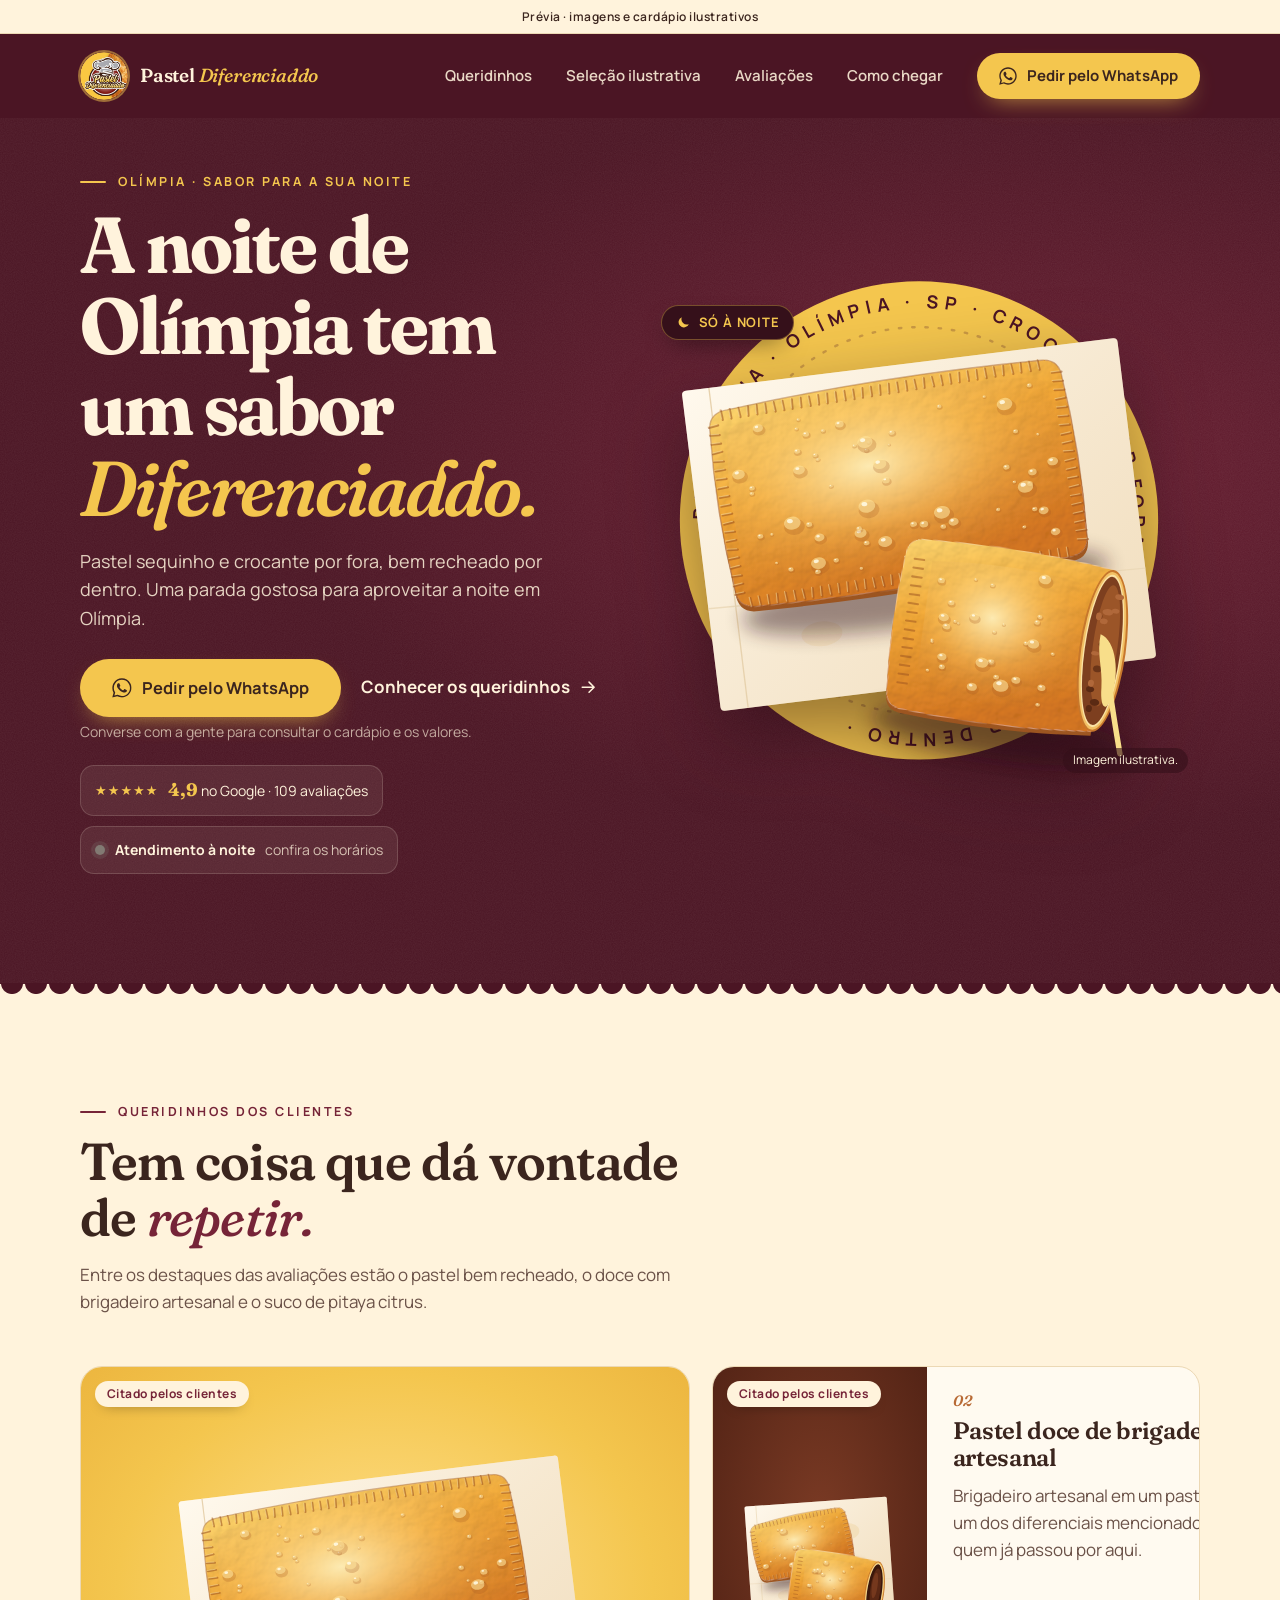
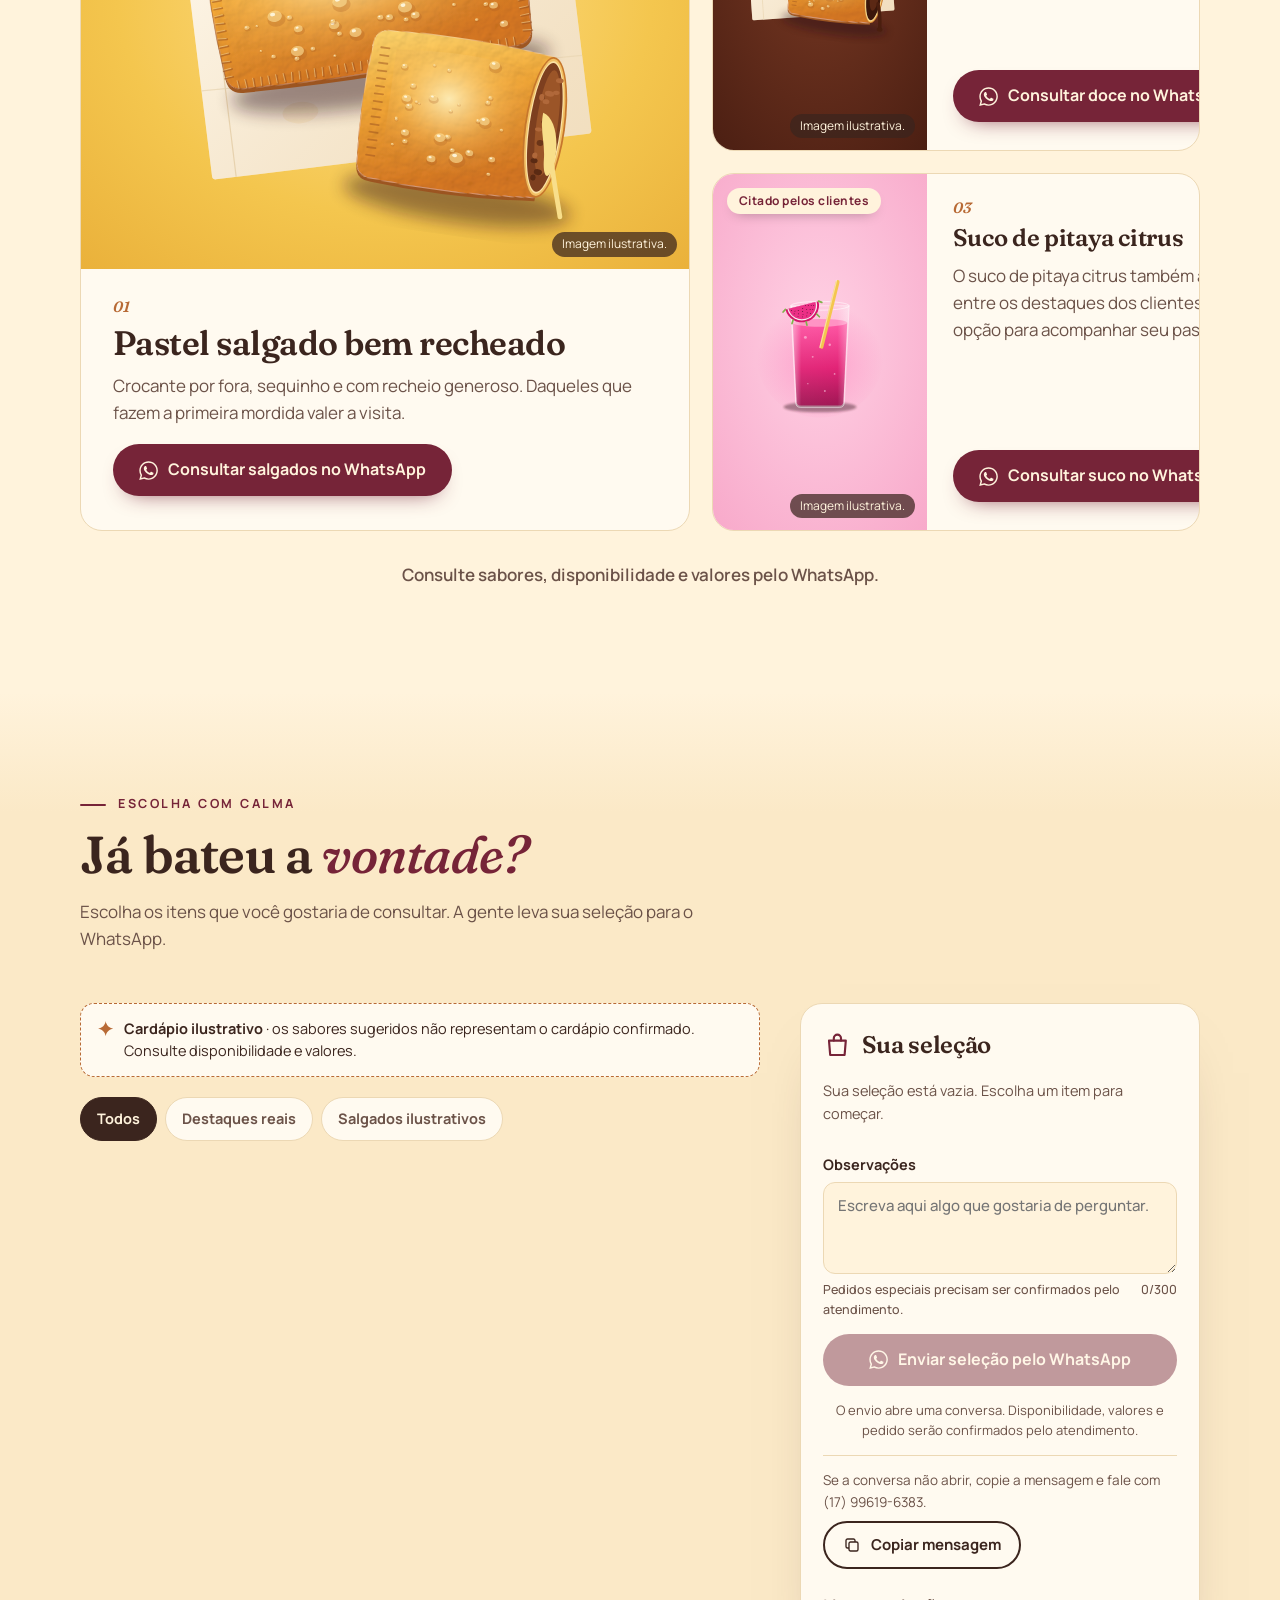
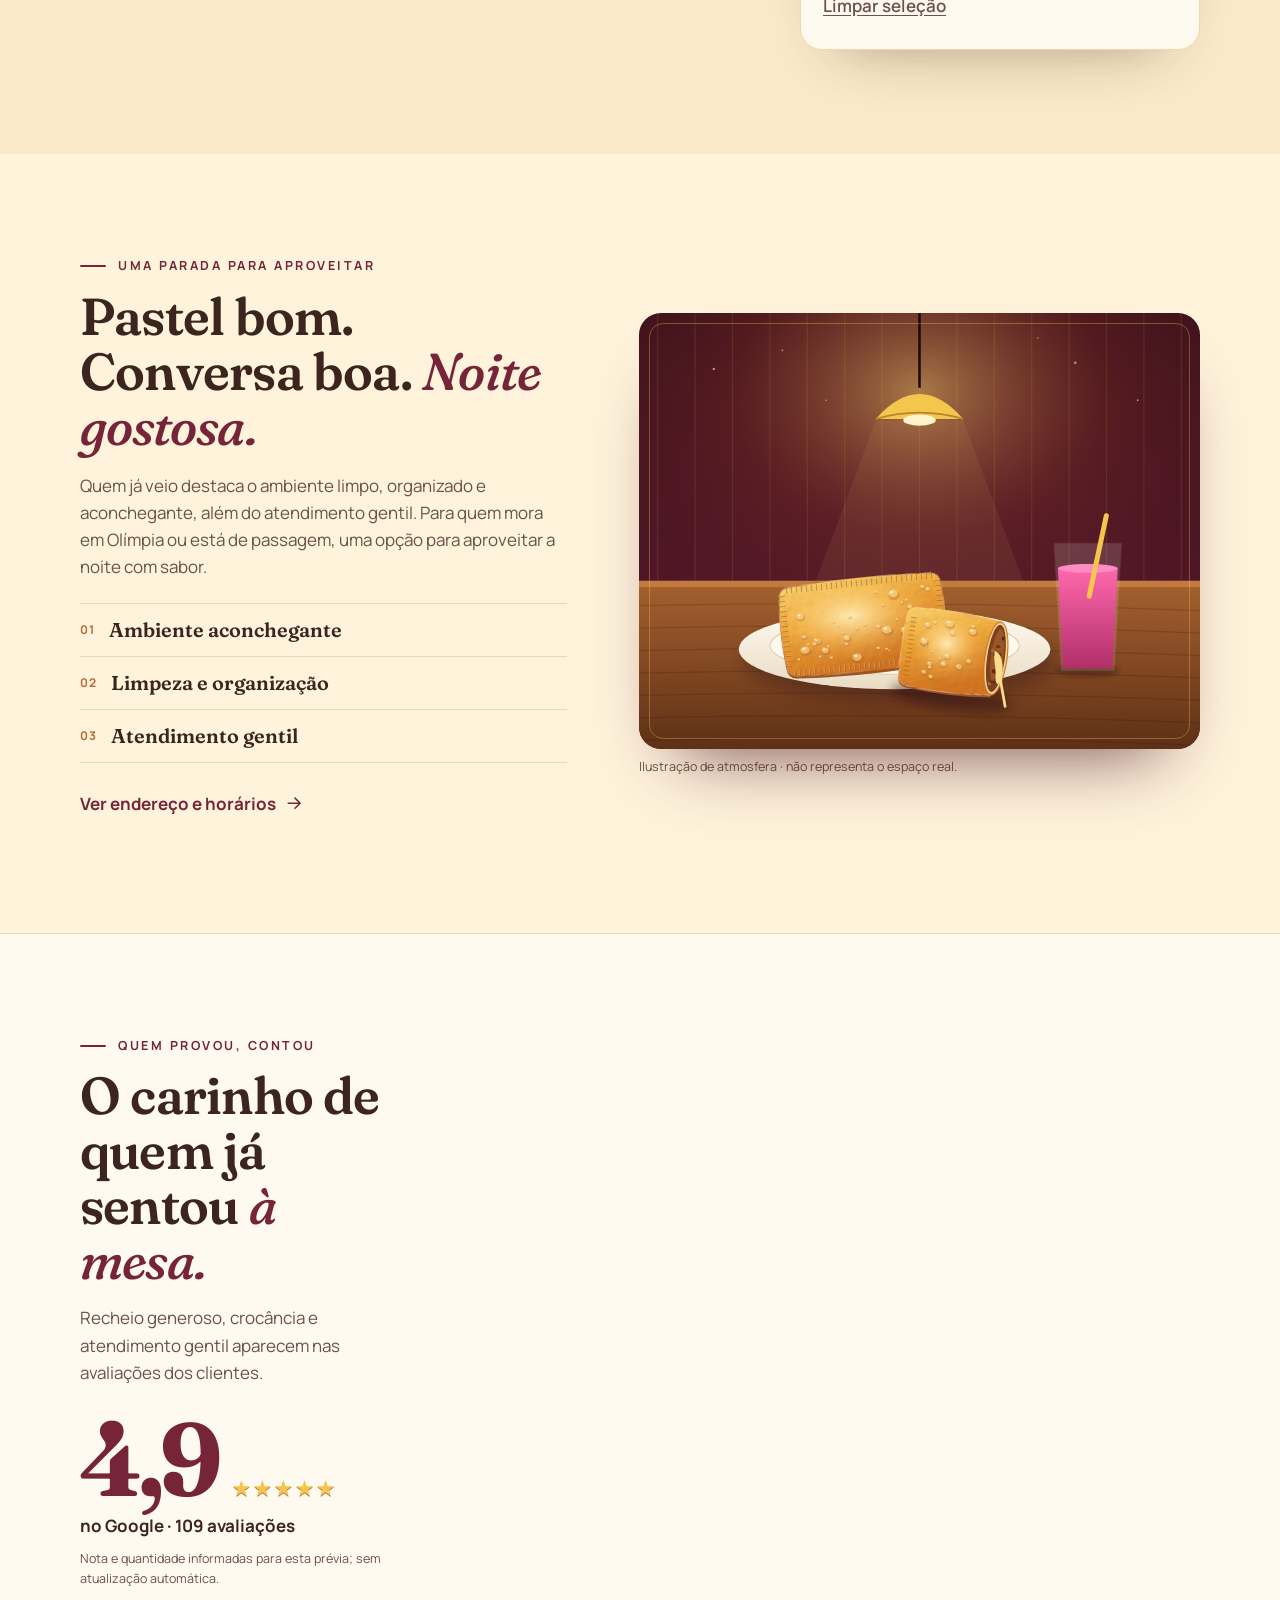
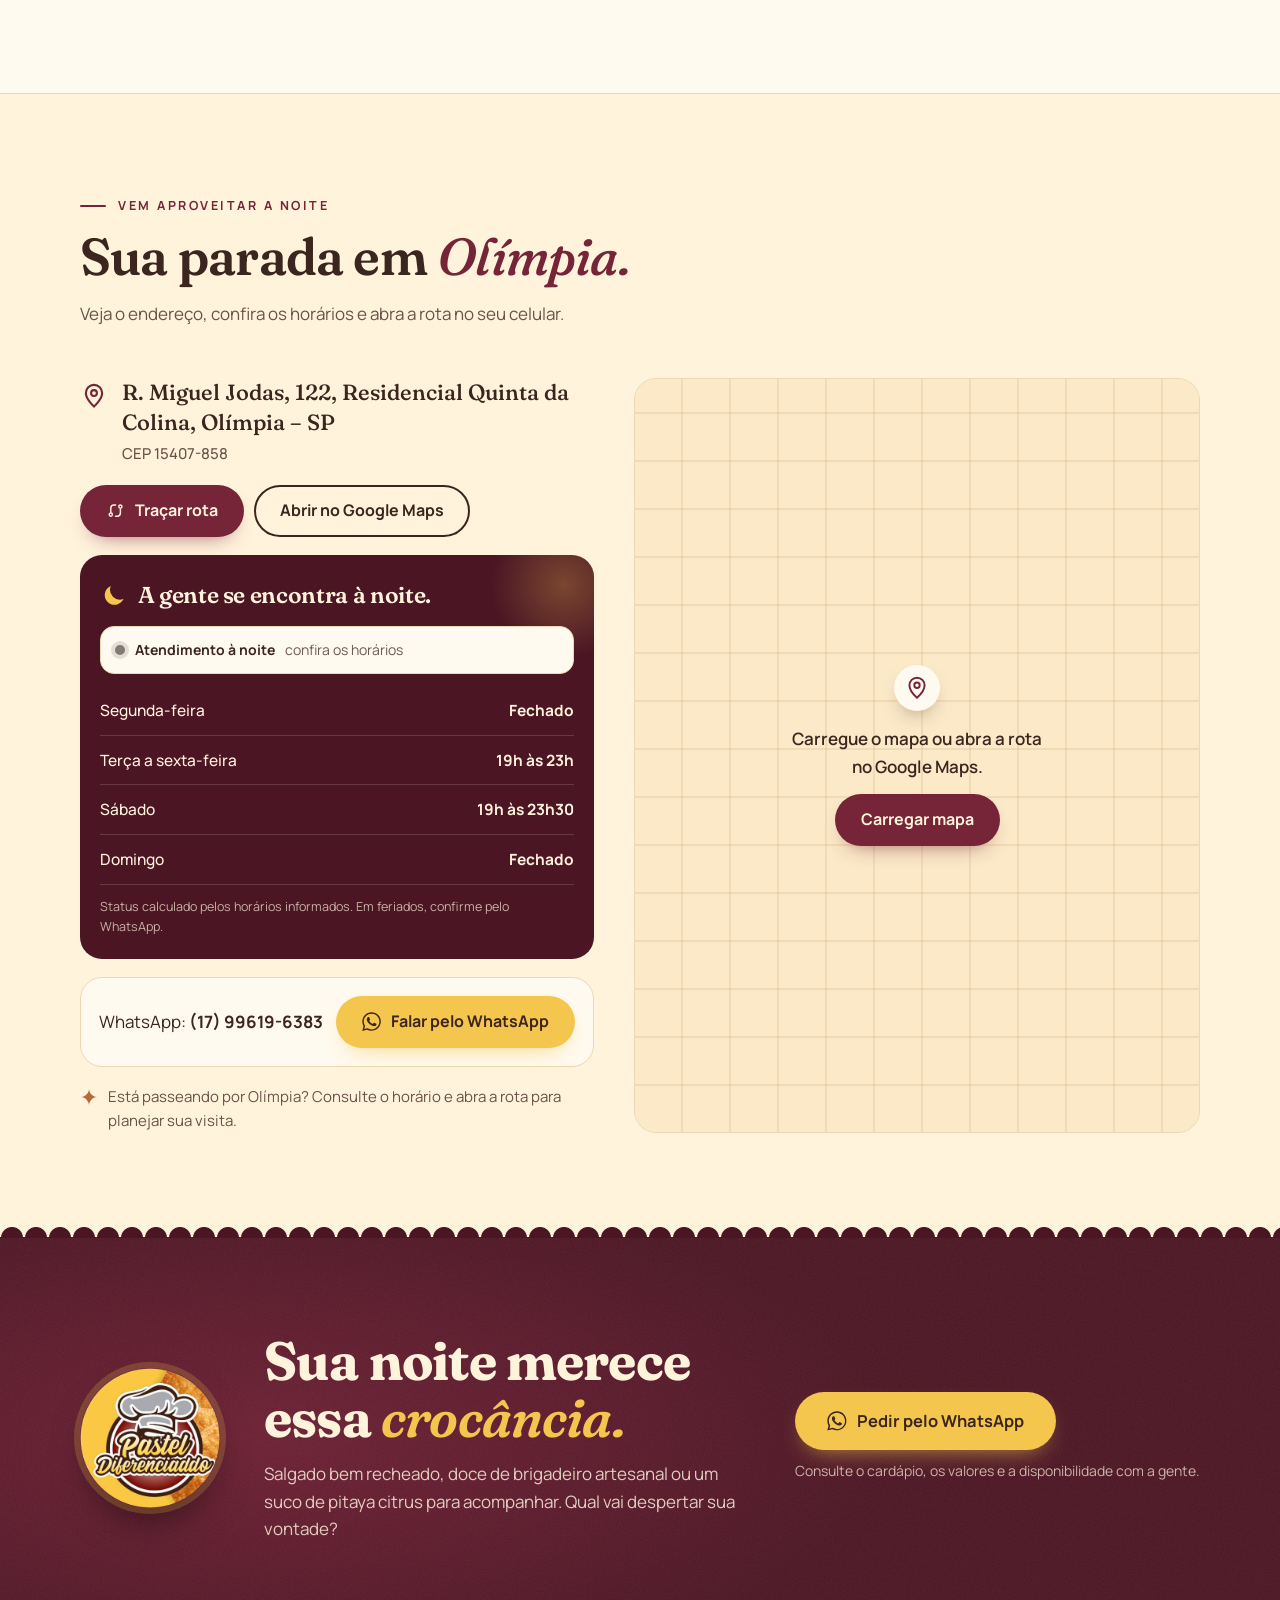
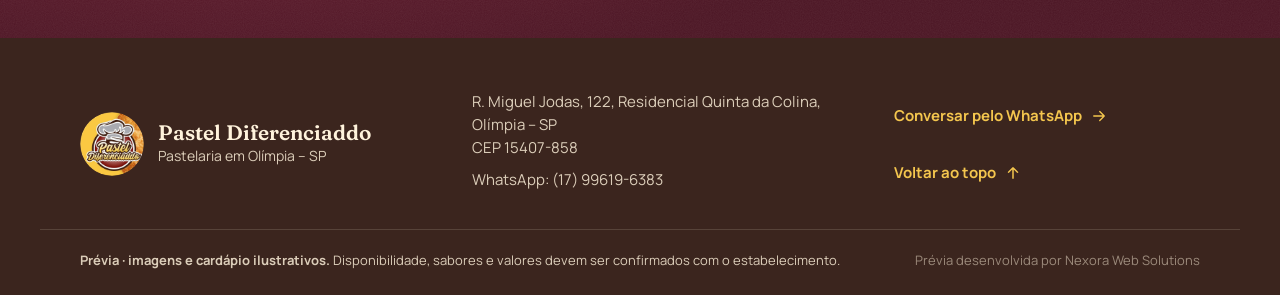
==== pastel-diferenciaddo/index.html @ 214498d6 "Publish Pastel Diferenciaddo preview" ====
<!doctype html>
<html lang="pt-BR">
<head>
<meta charset="utf-8">
<meta name="viewport" content="width=device-width, initial-scale=1, viewport-fit=cover">
<title>Pastel Diferenciaddo | Uma noite gostosa em Olímpia</title>
<meta name="description" content="Conheça a prévia do Pastel Diferenciaddo em Olímpia – SP: destaques dos clientes, horários, localização e contato pelo WhatsApp.">
<meta name="robots" content="noindex, nofollow">
<meta name="theme-color" content="#4B1524">
<meta property="og:type" content="website">
<meta property="og:locale" content="pt_BR">
<meta property="og:title" content="Pastel Diferenciaddo · Prévia do site">
<meta property="og:description" content="Pastel sequinho e crocante por fora, bem recheado por dentro. Olímpia – SP.">
<meta property="og:image" content="[data-uri]">
<link rel="icon" href="[data-uri]">
<link rel="preload" href="[data-uri]" as="font" type="font/woff" crossorigin>
<link rel="preload" href="[data-uri]" as="font" type="font/woff" crossorigin>
<style>
/* =========================================================
   Pastel Diferenciaddo · estilos
   ========================================================= */
@font-face{font-family:"Fraunces";src:url([data-uri]) format("woff");font-weight:400 800;font-style:normal;font-display:swap}
@font-face{font-family:"Fraunces";src:url([data-uri]) format("woff");font-weight:400 800;font-style:italic;font-display:swap}
@font-face{font-family:"Manrope";src:url([data-uri]) format("woff");font-weight:200 800;font-display:swap}

:root{
  --wine-deep:#4B1524; --wine:#762438; --wine-ink:#35101a;
  --gold:#F4C64E; --gold-soft:#f8dc8c;
  --cream:#FFF3DC; --cream-2:#fbe9c7; --paper:#fffaf0;
  --brown:#3B251E; --brown-2:#6b5248; --caramel:#B86A35; --warm-gray:#827A73;
  --line:#ecd8b4; --line-d:rgba(255,243,220,.16);
  --pink:#e0186f;
  --serif:"Fraunces",Georgia,"Times New Roman",serif;
  --sans:"Manrope",system-ui,-apple-system,"Segoe UI",Roboto,sans-serif;
  --pad:20px; --max:1200px; --r:22px;
  --ease:cubic-bezier(.2,.7,.1,1);
  --header:72px; --bar:0px;
}
@media (min-width:768px){:root{--pad:32px}}
@media (min-width:1024px){:root{--pad:40px;--header:84px}}

*,*::before,*::after{box-sizing:border-box}
html{-webkit-text-size-adjust:100%;scroll-behavior:smooth;scroll-padding-top:calc(var(--header) + 12px)}
body{margin:0;background:var(--cream);color:var(--brown);font:400 17px/1.6 var(--sans);-webkit-font-smoothing:antialiased;overflow-x:hidden;padding-bottom:var(--bar)}
img{display:block;max-width:100%;height:auto}
a{color:inherit}
button,input,textarea{font:inherit;color:inherit}
button{cursor:pointer}
em{font-style:italic}
h1,h2,h3{font-family:var(--serif);font-weight:600;letter-spacing:-.015em;margin:0;font-variation-settings:"SOFT" 50}
.i{width:1.2em;height:1.2em;flex:none}
[hidden]{display:none!important}
.sr{position:absolute;width:1px;height:1px;overflow:hidden;clip:rect(0 0 0 0);white-space:nowrap}
:focus-visible{outline:3px solid var(--gold);outline-offset:3px;border-radius:6px}
::selection{background:var(--gold);color:var(--brown)}
.wrap{max-width:var(--max);margin:0 auto;padding:0 var(--pad)}
.skip{position:absolute;left:12px;top:-60px;z-index:100;background:var(--gold);color:var(--brown);padding:10px 16px;border-radius:10px;font-weight:700;text-decoration:none}
.skip:focus{top:12px}

/* ---------- Tipografia ---------- */
.kicker{font:700 12.5px/1.3 var(--sans);letter-spacing:.2em;text-transform:uppercase;color:var(--wine);margin:0 0 14px;display:flex;align-items:center;gap:12px}
.kicker::before{content:"";width:26px;height:2px;background:currentColor;border-radius:2px}
.kicker--gold{color:var(--gold)}
.h2{font-size:clamp(32px,4.6vw,52px);line-height:1.06;color:var(--brown)}
.h2 em{color:var(--wine);font-weight:500}
.sec-head{max-width:640px;margin-bottom:clamp(32px,4vw,52px)}
.sec-sub{margin:16px 0 0;color:var(--brown-2);font-size:17px}

/* ---------- Botões ---------- */
.btn{display:inline-flex;align-items:center;justify-content:center;gap:10px;min-height:52px;padding:0 24px;border-radius:999px;border:2px solid transparent;font:700 16px/1.1 var(--sans);text-decoration:none;text-align:center;white-space:nowrap;transition:transform .25s var(--ease),background .25s,color .25s,box-shadow .25s,border-color .25s}
.btn:hover{transform:translateY(-2px)}
.btn:active{transform:translateY(0)}
.btn-lg{min-height:58px;padding:0 30px;font-size:16.5px}
.btn-sm{min-height:48px;padding:0 18px;font-size:15px}
.btn-block{width:100%}
.btn-gold{background:var(--gold);color:var(--brown);box-shadow:0 10px 24px -12px rgba(244,198,78,.8)}
.btn-gold:hover{background:#ffd664}
.btn-wine{background:var(--wine);color:var(--cream);box-shadow:0 10px 22px -14px rgba(118,36,56,.9)}
.btn-wine:hover{background:#86293f}
.btn-line{border-color:var(--brown);color:var(--brown);background:transparent}
.btn-line:hover{background:var(--brown);color:var(--cream)}
.btn[aria-disabled="true"]{opacity:.45;pointer-events:none;box-shadow:none}
.link-arrow{display:inline-flex;align-items:center;gap:8px;white-space:nowrap;font-weight:700;text-decoration:none;color:var(--wine);min-height:48px;border-bottom:2px solid transparent}
.link-arrow .i{transition:transform .25s var(--ease)}
.link-arrow:hover .i{transform:translateX(4px)}
.link-arrow--light{color:var(--cream)}
.link-btn{background:none;border:0;padding:8px 0;min-height:44px;color:var(--brown-2);text-decoration:underline;text-underline-offset:3px;font-weight:600}
.icon-btn{width:44px;height:44px;border-radius:50%;border:1.5px solid var(--line);background:var(--paper);display:grid;place-items:center}
.icon-btn svg{width:20px;height:20px}

/* ---------- Legendas e selos ---------- */
.cap{position:absolute;right:12px;bottom:12px;margin:0;padding:5px 10px;border-radius:999px;background:rgba(59,37,30,.72);color:var(--cream);font-size:12px;line-height:1.2}
.cap--light{background:rgba(53,16,26,.6)}
.cap--below{position:static;display:block;background:none;color:var(--brown-2);padding:10px 0 0;font-size:12.5px}
.tag{position:absolute;left:14px;top:14px;padding:7px 12px;border-radius:999px;background:var(--cream);color:var(--wine);font:700 12px/1 var(--sans);letter-spacing:.04em;box-shadow:0 6px 14px -8px rgba(0,0,0,.4)}

/* ---------- Faixa de prévia ---------- */
.preview-strip{background:var(--cream);color:var(--brown);font-size:12px;font-weight:600;text-align:center;padding:7px var(--pad);letter-spacing:.04em;border-bottom:1px solid var(--line)}

/* ---------- Cabeçalho ---------- */
.header{position:sticky;top:0;z-index:50;background:var(--wine-deep);color:var(--cream);transition:box-shadow .3s}
.header.scrolled{box-shadow:0 10px 30px -12px rgba(30,6,12,.6)}
.header-in{max-width:var(--max);margin:0 auto;padding:0 var(--pad);height:var(--header);display:flex;align-items:center;gap:20px}
.brand{display:flex;align-items:center;gap:12px;text-decoration:none;margin-right:auto;min-height:48px}
.brand img{width:48px;height:48px;border-radius:50%;box-shadow:0 0 0 2px rgba(244,198,78,.5)}
.brand span{font:600 19px/1.05 var(--serif);letter-spacing:-.01em}
.brand em{color:var(--gold);font-weight:500}
.nav{display:flex;align-items:center;gap:6px}
.nav a:not(.btn){text-decoration:none;font-weight:600;font-size:15px;padding:10px 14px;border-radius:999px;opacity:.88;transition:background .2s,opacity .2s}
.nav a:not(.btn):hover{opacity:1;background:rgba(255,243,220,.08)}
.nav-cta{display:none}
.header-cta{min-height:46px;padding:0 20px;font-size:15px}
.burger{display:none;width:48px;height:48px;border-radius:50%;border:1.5px solid rgba(255,243,220,.35);background:transparent;position:relative}
.burger span{position:absolute;left:14px;right:14px;height:2px;background:var(--cream);border-radius:2px;transition:transform .3s var(--ease),top .3s var(--ease)}
.burger span:first-child{top:19px}.burger span:last-child{top:27px}
.header.open .burger span:first-child{top:23px;transform:rotate(45deg)}
.header.open .burger span:last-child{top:23px;transform:rotate(-45deg)}

/* ---------- Grão ---------- */
.grain{position:absolute;inset:0;pointer-events:none;z-index:0}
.grain svg{display:block}

/* ---------- Entrada (uma vez) ---------- */
.js .enter{opacity:0;transform:translateY(12px);transition:opacity .4s ease-out,transform .4s ease-out;transition-delay:calc(var(--d,0) * 70ms)}
.js.loaded .enter{opacity:1;transform:none}
.js .rv{opacity:0;transform:translateY(12px);transition:opacity .45s ease-out,transform .45s ease-out;transition-delay:calc(var(--d,0) * 80ms)}
.js .rv.in{opacity:1;transform:none}

/* =========================================================
   HERO
   ========================================================= */
.hero{position:relative;background:radial-gradient(90% 70% at 78% 40%,#6b1f33 0%,var(--wine-deep) 62%);color:var(--cream);overflow-x:clip;padding:36px 0 64px}
.hero-in{position:relative;z-index:1;max-width:var(--max);margin:0 auto;padding:0 var(--pad);display:grid;gap:28px}
.hero-title{font-size:clamp(40px,11vw,52px);line-height:1.02;font-weight:700;margin:0 0 18px;letter-spacing:-.025em}
.hero-title em{display:block;color:var(--gold);font-weight:600;font-size:.98em;letter-spacing:-.03em;overflow-wrap:anywhere}
.hero-sub{margin:0 0 26px;font-size:17px;color:rgba(255,243,220,.85);max-width:30em}
.hero-actions{display:flex;flex-direction:column;align-items:stretch;gap:6px}
.hero-actions .link-arrow{align-self:center}
.hero-help{margin:4px 0 0;font-size:14px;color:rgba(255,243,220,.66);text-align:center}
.hero-proof{display:flex;flex-wrap:wrap;gap:10px;margin-top:22px}
.proof{display:inline-flex;align-items:center;gap:10px;padding:10px 14px;border-radius:14px;background:rgba(255,243,220,.07);border:1px solid var(--line-d);text-decoration:none;font-size:14px;min-height:48px}
.proof b{font-family:var(--serif);font-size:18px;font-weight:700;color:var(--gold)}
.proof-stars{color:var(--gold);letter-spacing:.08em;font-size:13px}

.status{display:inline-flex;align-items:center;flex-wrap:wrap;gap:4px 10px;margin:0;padding:10px 14px;border-radius:14px;background:rgba(255,243,220,.07);border:1px solid var(--line-d);font-size:14px;min-height:48px}
.status-main{font-weight:700}
.status-sub{opacity:.75}
.status-dot{width:10px;height:10px;border-radius:50%;background:var(--warm-gray);box-shadow:0 0 0 4px rgba(130,122,115,.22);flex:none}
.status.is-open .status-dot{background:#4cc76a;box-shadow:0 0 0 4px rgba(76,199,106,.22)}
.status.is-soon .status-dot{background:var(--gold);box-shadow:0 0 0 4px rgba(244,198,78,.22)}
.status--dark{background:var(--paper);border-color:var(--line);color:var(--brown)}

.hero-art{position:relative;margin:6px auto 0;width:min(100%,520px);aspect-ratio:820/760}
.seal{position:absolute;left:50%;top:50%;width:86%;aspect-ratio:1;transform:translate(-50%,-50%)}
.seal svg{width:100%;height:100%}
.seal text{font:700 15px var(--sans);letter-spacing:.32em;fill:var(--wine-deep)}
.hero-img{position:relative;width:100%;height:100%;filter:drop-shadow(0 30px 40px rgba(25,4,10,.45))}
.night-badge{position:absolute;left:2%;top:6%;display:inline-flex;align-items:center;gap:8px;padding:9px 14px;border-radius:999px;background:var(--wine-ink);color:var(--gold);font:700 13px/1 var(--sans);letter-spacing:.06em;text-transform:uppercase;box-shadow:0 10px 24px -10px rgba(0,0,0,.6);border:1px solid rgba(244,198,78,.35)}
.night-badge svg{width:15px;height:15px}

/* Borda de pastel (recortes) */
.crimp{position:absolute;left:0;right:0;height:16px;z-index:2;background:radial-gradient(circle at 12px 0,var(--wine-deep) 10.5px,transparent 11.5px) repeat-x;background-size:24px 16px}
.crimp--bottom{bottom:-15px}
.crimp--top{top:-15px;transform:scaleY(-1)}

/* =========================================================
   SEÇÕES
   ========================================================= */
.section{padding:72px 0}

/* ---------- Queridinhos ---------- */
.favs{padding-top:88px;background:var(--cream)}
.favs-grid{display:grid;gap:22px}
.fav{display:flex;flex-direction:column;background:var(--paper);border:1px solid var(--line);border-radius:var(--r);overflow:hidden}
.fav-img{position:relative;margin:0;overflow:hidden}
.fav-img img{width:100%;height:100%;object-fit:contain;transition:transform .6s var(--ease)}
.fav-img--gold{background:radial-gradient(80% 80% at 50% 45%,#ffe08d,var(--gold) 55%,#e8ad37);aspect-ratio:4/3.4}
.fav-img--gold img{padding:4% 2%}
.fav-img--choco{background:radial-gradient(80% 80% at 50% 40%,#7a3a24,#4a1e12);aspect-ratio:4/3.2}
.fav-img--choco img{padding:2% 10%}
.fav-img--pink{background:radial-gradient(80% 80% at 50% 45%,#ffd1e4,#f7a6c8);aspect-ratio:4/3.2}
.fav-img--pink img{padding:3% 16%}
@media (hover:hover){.fav:hover .fav-img img{transform:scale(1.04)}}
.fav-body{padding:24px 22px 26px;display:flex;flex-direction:column;gap:10px;flex:1}
.fav-n{font:italic 600 15px/1 var(--serif);color:var(--caramel)}
.fav h3{font-size:26px;line-height:1.12}
.fav p{margin:0 0 8px;color:var(--brown-2)}
.fav .btn{margin-top:auto;align-self:stretch}
.favs-note{text-align:center;margin:30px 0 0;font-weight:600;color:var(--brown-2)}

/* ---------- Seleção ---------- */
.select{background:var(--cream-2);position:relative;background-image:linear-gradient(180deg,var(--cream) 0,var(--cream-2) 120px)}
.sel-grid{display:grid;grid-template-columns:minmax(0,1fr);gap:28px;align-items:start}
.sel-main{min-width:0}
.notice{display:flex;gap:10px;align-items:flex-start;margin:0 0 18px;padding:14px 16px;border-radius:14px;background:var(--paper);border:1.5px dashed var(--caramel);font-size:14.5px;line-height:1.5}
.notice .i{color:var(--caramel);margin-top:2px}
.filters{display:flex;gap:8px;overflow-x:auto;margin:0 calc(var(--pad) * -1) 16px;padding:2px var(--pad) 6px;scrollbar-width:none}
.filters::-webkit-scrollbar{display:none}
.chip{flex:none;min-height:44px;padding:0 16px;border-radius:999px;border:1.5px solid var(--line);background:var(--paper);font-weight:700;font-size:14.5px;color:var(--brown-2)}
.chip[aria-pressed="true"]{background:var(--brown);border-color:var(--brown);color:var(--cream)}
.items{list-style:none;margin:0;padding:0;display:grid;gap:12px}
.group-title{font:700 12px/1 var(--sans);letter-spacing:.18em;text-transform:uppercase;color:var(--caramel);margin:14px 0 2px}
.item{display:grid;grid-template-columns:72px 1fr;gap:6px 14px;align-items:center;padding:14px;border-radius:18px;background:var(--paper);border:1px solid var(--line);transition:border-color .2s,box-shadow .2s}
.item.has-qty{border-color:var(--wine);box-shadow:0 0 0 1px var(--wine)}
.item-thumb{width:72px;height:72px;border-radius:14px;overflow:hidden;grid-row:span 2;display:grid;place-items:center}
.item-thumb img{width:100%;height:100%;object-fit:contain}
.item-thumb--gold{background:var(--gold)}
.item-thumb--choco{background:#5a2616}
.item-thumb--pink{background:#f9bed6}
.item-thumb--cream{background:var(--cream-2)}
.item-top{display:flex;flex-wrap:wrap;align-items:center;gap:6px 10px}
.item-name{font:600 19px/1.2 var(--serif)}
.badge{display:inline-flex;align-items:center;padding:4px 9px;border-radius:999px;font:700 11.5px/1 var(--sans);letter-spacing:.03em}
.badge--real{background:var(--wine);color:var(--cream)}
.badge--ilus{background:transparent;color:var(--brown-2);border:1.5px dashed var(--warm-gray)}
.item-desc{margin:0;font-size:14.5px;color:var(--brown-2);line-height:1.45}
.item-ctl{grid-column:1/-1;display:flex;justify-content:flex-end;margin-top:6px}
.add{min-height:46px;padding:0 18px;border-radius:999px;border:2px solid var(--wine);background:transparent;color:var(--wine);font-weight:700;font-size:15px;display:inline-flex;align-items:center;gap:8px;transition:background .2s,color .2s}
.add:hover{background:var(--wine);color:var(--cream)}
.add svg{width:18px;height:18px}
.qty{display:inline-flex;align-items:center;gap:4px;background:var(--wine);color:var(--cream);border-radius:999px;padding:2px}
.qty button{width:44px;height:44px;border-radius:50%;border:0;background:transparent;color:var(--cream);display:grid;place-items:center}
.qty button:hover{background:rgba(255,243,220,.14)}
.qty svg{width:18px;height:18px}
.qty output{min-width:30px;text-align:center;font:700 17px/1 var(--sans)}

.summary-in{background:var(--paper);border:1px solid var(--line);border-radius:var(--r);padding:22px;display:flex;flex-direction:column;gap:14px;box-shadow:0 30px 60px -40px rgba(59,37,30,.5)}
.summary-top{display:flex;align-items:center;justify-content:space-between;gap:12px}
.summary-top h3{font-size:24px;display:flex;align-items:center;gap:10px}
.summary-top h3 .i{color:var(--wine)}
.sheet-close{display:none}
.sum-count{margin:0;font-size:14.5px;color:var(--brown-2)}
.sum-list{list-style:none;margin:0;padding:0;display:grid;gap:8px}
.sum-list li{display:flex;align-items:center;gap:10px;padding:10px 12px;border-radius:12px;background:var(--cream)}
.sum-q{font:700 15px/1 var(--sans);color:var(--wine);min-width:30px}
.sum-n{flex:1;font-weight:600;font-size:15px;line-height:1.3}
.sum-n small{display:block;font-weight:500;color:var(--brown-2);font-size:12.5px}
.sum-rm{border:0;background:none;color:var(--brown-2);font-size:13px;font-weight:600;text-decoration:underline;text-underline-offset:3px;min-height:44px;padding:0 4px}
.obs{display:grid;gap:6px;font-weight:700;font-size:14.5px}
.obs textarea{width:100%;resize:vertical;min-height:84px;padding:12px 14px;border-radius:12px;border:1.5px solid var(--line);background:var(--cream);font-weight:500;font-size:15px;line-height:1.45}
.obs textarea:focus{outline:none;border-color:var(--wine)}
.obs-help{display:flex;justify-content:space-between;gap:10px;font-weight:500;font-size:12.5px;color:var(--brown-2)}
.closed-note{margin:0;padding:12px 14px;border-radius:12px;background:#fde8d2;font-size:14px;color:var(--brown)}
.sum-note{margin:0;font-size:13px;color:var(--brown-2);text-align:center}
.copy-box{border-top:1px solid var(--line);padding-top:14px;display:grid;gap:8px;font-size:13.5px;color:var(--brown-2)}
.copy-box p{margin:0}
.copy-box .btn{justify-self:start}
.copy-status{font-weight:700;color:var(--wine)}
.copy-status:empty{display:none}
.copy-fallback{width:100%;min-height:140px;border-radius:12px;border:1.5px solid var(--line);padding:10px;font-size:13px;background:var(--cream)}
.sum-actions{display:flex;justify-content:flex-start}
.confirm{padding:14px;border-radius:14px;background:var(--cream);border:1.5px solid var(--wine);display:grid;gap:10px}
.confirm p{margin:0;font-weight:700}
.confirm div{display:flex;gap:8px;flex-wrap:wrap}
.toast{position:fixed;left:50%;bottom:calc(var(--bar) + 16px);z-index:70;transform:translate(-50%,20px);opacity:0;pointer-events:none;background:var(--brown);color:var(--cream);padding:12px 18px;border-radius:999px;font-weight:700;font-size:14.5px;transition:opacity .25s,transform .25s;max-width:calc(100vw - 32px);text-align:center}
.toast.show{opacity:1;transform:translate(-50%,0)}

/* Painel inferior (celular) */
@media (max-width:1023px){
  .summary{position:fixed;inset:0;z-index:80;pointer-events:none}
  .sheet-backdrop{position:absolute;inset:0;background:rgba(30,10,14,.5);opacity:0;transition:opacity .3s}
  .summary-in{position:absolute;left:0;right:0;bottom:0;max-height:85vh;max-height:85dvh;overflow-y:auto;border-radius:24px 24px 0 0;border:0;padding:20px var(--pad) calc(22px + env(safe-area-inset-bottom));transform:translateY(105%);visibility:hidden;transition:transform .35s var(--ease),visibility 0s linear .35s}
  .summary.open{pointer-events:auto}
  .summary.open .sheet-backdrop{opacity:1}
  .summary.open .summary-in{transform:none;visibility:visible;transition:transform .35s var(--ease),visibility 0s}
  .sheet-close{display:grid}
  .summary-in::before{content:"";display:block;width:44px;height:5px;border-radius:5px;background:var(--line);margin:-6px auto 4px}
}

/* ---------- Ambiente ---------- */
.mood{background:var(--cream)}
.mood-grid{display:grid;gap:36px;align-items:center}
.mood-p{color:var(--brown-2);margin:18px 0 22px}
.mood-list{list-style:none;margin:0 0 18px;padding:0;display:grid;gap:0;border-top:1px solid var(--line)}
.mood-list li{display:flex;align-items:center;gap:14px;padding:14px 0;border-bottom:1px solid var(--line);font:600 20px/1.2 var(--serif)}
.mood-list span{font:700 12px/1 var(--sans);color:var(--caramel);letter-spacing:.1em}
.mood-art{margin:0;position:relative}
.mood-frame{position:relative;border-radius:var(--r);overflow:hidden;box-shadow:0 40px 70px -40px rgba(75,21,36,.8)}
.mood-frame::after{content:"";position:absolute;inset:10px;border:1.5px solid rgba(244,198,78,.35);border-radius:calc(var(--r) - 8px);pointer-events:none}
.mood-art::before{content:"";position:absolute;inset:18px -14px -14px 18px;background:var(--wine);border-radius:var(--r);z-index:-1}

/* ---------- Avaliações ---------- */
.reviews{background:var(--paper);border-top:1px solid var(--line);border-bottom:1px solid var(--line)}
.rev-grid{display:grid;gap:32px}
.score{display:flex;align-items:baseline;flex-wrap:wrap;gap:6px 14px;margin-top:26px}
.score-n{font:700 clamp(72px,12vw,104px)/.9 var(--serif);color:var(--wine);letter-spacing:-.04em}
.score-stars{color:var(--gold);font-size:22px;letter-spacing:.06em;text-shadow:0 1px 0 var(--caramel)}
.score-t{width:100%;font-weight:700}
.score-note{margin:10px 0 0;font-size:12.5px;color:var(--brown-2)}
.rev-list{display:grid;gap:14px}
.quote{margin:0;position:relative;padding:28px 24px 22px;border-radius:var(--r);background:var(--cream);border:1px solid var(--line)}
.quote::before{content:"“";position:absolute;top:-6px;left:18px;font:700 76px/1 var(--serif);color:var(--gold)}
.quote blockquote{margin:12px 0 14px;font:500 19px/1.45 var(--serif);color:var(--brown)}
.quote figcaption{display:flex;align-items:center;gap:8px;font-size:13px;font-weight:600;color:var(--brown-2)}
.quote figcaption span{color:var(--gold);letter-spacing:.08em;text-shadow:0 1px 0 var(--caramel)}
.quote--wine{background:var(--wine);border-color:var(--wine)}
.quote--wine blockquote{color:var(--cream)}
.quote--wine figcaption{color:rgba(255,243,220,.75)}
.quote--gold{background:var(--gold);border-color:var(--gold)}
.quote--gold::before{color:var(--wine)}
.quote--gold figcaption span{color:var(--wine);text-shadow:none}
.quote.is-hidden{display:none}
.rev-more-wrap{display:flex;justify-content:center;margin-top:22px}

/* ---------- Localização ---------- */
.place{background:var(--cream)}
.place-grid{display:grid;gap:24px;align-items:start}
.place-info{display:grid;gap:18px}
.addr{display:flex;gap:14px;align-items:flex-start}
.addr-ic{width:28px;height:28px;color:var(--wine);flex:none;margin-top:4px}
.addr address{font:500 22px/1.35 var(--serif);font-style:normal}
.addr address span{font:500 15px var(--sans);color:var(--brown-2)}
.place-btns{display:flex;flex-direction:column;gap:10px}
.hours-card{background:var(--wine-deep);color:var(--cream);border-radius:var(--r);padding:22px 20px;position:relative;overflow:hidden}
.hours-card::after{content:"";position:absolute;right:-50px;top:-50px;width:160px;height:160px;border-radius:50%;background:radial-gradient(circle,rgba(244,198,78,.28),transparent 65%)}
.hours-head{display:grid;gap:12px;margin-bottom:12px;position:relative;z-index:1}
.hours-head h3{font-size:23px;display:flex;align-items:center;gap:10px}
.hours-head h3 .i{color:var(--gold)}
.hours{width:100%;border-collapse:collapse;position:relative;z-index:1}
.hours th,.hours td{padding:12px 0;border-bottom:1px solid var(--line-d);font-size:15.5px;text-align:left}
.hours th{font-weight:500}
.hours td{text-align:right;font-weight:700}
.hours tr.today th,.hours tr.today td{color:var(--gold)}
.hours tr.today th::after{content:"Hoje";margin-left:8px;padding:3px 8px;border-radius:999px;background:var(--gold);color:var(--brown);font:700 11px/1 var(--sans);vertical-align:2px}
.hours-note{margin:12px 0 0;font-size:12.5px;color:rgba(255,243,220,.7);position:relative;z-index:1}
.contact{display:flex;flex-direction:column;gap:10px;padding:18px;border-radius:var(--r);background:var(--paper);border:1px solid var(--line)}
.contact p{margin:0}
.tourist{display:flex;gap:10px;margin:0;font-size:15px;color:var(--brown-2)}
.tourist .i{color:var(--caramel);margin-top:3px}
.map{position:relative;border-radius:var(--r);overflow:hidden;min-height:360px;background:var(--cream-2);border:1px solid var(--line)}
.map iframe{position:absolute;inset:0;width:100%;height:100%;border:0}
.map-ph{position:absolute;inset:0;display:flex;flex-direction:column;align-items:center;justify-content:center;gap:14px;padding:24px;text-align:center;background:
  repeating-linear-gradient(0deg,transparent 0 46px,rgba(184,106,53,.12) 46px 48px),
  repeating-linear-gradient(90deg,transparent 0 46px,rgba(184,106,53,.12) 46px 48px),var(--cream-2)}
.map-ph p{margin:0;font-weight:600;max-width:260px}
.map-ic{width:46px;height:46px;color:var(--wine);background:var(--paper);border-radius:50%;padding:10px;box-shadow:0 10px 20px -10px rgba(59,37,30,.5)}
.map-err{color:var(--wine)}

/* ---------- Encerramento ---------- */
.final{position:relative;background:radial-gradient(70% 90% at 20% 50%,#6b1f33,var(--wine-deep) 70%);color:var(--cream);padding:72px 0}
.final-in{position:relative;z-index:1;display:grid;gap:22px;text-align:center;justify-items:center}
.final-seal img{width:110px;height:110px;border-radius:50%;box-shadow:0 0 0 6px rgba(244,198,78,.2),0 20px 40px -14px rgba(0,0,0,.6)}
.final-title{font-size:clamp(34px,8vw,54px);line-height:1.05;font-weight:700}
.final-title em{color:var(--gold);font-weight:600}
.final-copy p{margin:14px auto 0;color:rgba(255,243,220,.82);max-width:34em}
.final-cta{display:grid;gap:10px;width:100%}
.final-cta p{margin:0;font-size:14px;color:rgba(255,243,220,.7)}

/* ---------- Rodapé ---------- */
.footer{background:var(--brown);color:rgba(255,243,220,.82);padding:52px 0 24px;font-size:15px}
.foot-grid{display:grid;gap:24px}
.foot-brand{display:flex;align-items:center;gap:14px}
.foot-brand img{width:64px;height:64px;border-radius:50%}
.foot-brand b{display:block;font:600 21px/1.1 var(--serif);color:var(--cream)}
.foot-brand span{font-size:14px}
.foot-contact p{margin:0 0 8px;line-height:1.55}
.foot-links{display:grid;gap:4px}
.foot-links a{display:inline-flex;align-items:center;gap:8px;min-height:44px;font-weight:700;color:var(--gold);text-decoration:none}
.foot-links .up{transform:rotate(-90deg)}
.foot-bottom{margin-top:30px;padding-top:20px;border-top:1px solid rgba(255,243,220,.14);font-size:13px;display:grid;gap:8px}
.foot-bottom p{margin:0}
.by{opacity:.6}

/* ---------- Barra inferior (celular) ---------- */
.bar{position:fixed;left:0;right:0;bottom:0;z-index:60;background:var(--wine-deep);color:var(--cream);padding:10px var(--pad) calc(10px + env(safe-area-inset-bottom));box-shadow:0 -12px 30px -14px rgba(0,0,0,.5);transition:transform .3s var(--ease)}
.bar-idle,.bar-sel{display:flex;align-items:center;justify-content:space-between;gap:10px}
.bar [hidden]{display:none}
.status--bar{background:none;border:0;padding:0;min-height:0;font-size:13px;line-height:1.25;display:grid;grid-template-columns:auto 1fr;column-gap:8px}
.status--bar .status-dot{grid-row:span 2}
.status--bar .status-sub{font-size:12px}
.bar-count{margin:0;display:flex;align-items:center;gap:8px;font-weight:700;font-size:15px}
.bar-count .i{color:var(--gold)}
.bar .btn-sm{min-height:48px;padding:0 16px;font-size:14.5px;flex:none}
body.sheet-open .bar{transform:translateY(110%)}
:root{--bar:76px}

/* =========================================================
   TABLET
   ========================================================= */
@media (min-width:768px){
  .hero{padding:48px 0 84px}
  .hero-actions{flex-direction:row;align-items:center;gap:20px}
  .hero-actions .link-arrow{align-self:auto}
  .hero-help{text-align:left}
  .favs-grid{grid-template-columns:1fr 1fr}
  .fav--main{grid-column:1/-1;flex-direction:row}
  .fav--main .fav-img{flex:1.2;aspect-ratio:auto;min-height:380px}
  .fav--main .fav-body{flex:1;justify-content:center;padding:36px}
  .fav .btn{align-self:flex-start}
  .item{grid-template-columns:72px 1fr auto}
  .item-top{grid-column:2;grid-row:1}
  .item-desc{grid-column:2;grid-row:2}
  .item-ctl{grid-column:3;grid-row:1/3;margin:0}
  .place-btns{flex-direction:row;flex-wrap:wrap}
  .contact{flex-direction:row;align-items:center;justify-content:space-between}
  .rev-list{display:block;columns:2;column-gap:14px}
  .rev-list .quote{break-inside:avoid;margin-bottom:14px}
  .foot-grid{grid-template-columns:1.2fr 1.3fr 1fr}
  .foot-bottom{grid-template-columns:1fr auto}
}

/* =========================================================
   COMPUTADOR
   ========================================================= */
@media (min-width:1024px){
  :root{--bar:0px}
  .bar{display:none}
  .section{padding:104px 0}
  .favs{padding-top:120px}
  .hero{padding:56px 0 110px;min-height:calc(100vh - var(--header) - 30px);display:flex;align-items:center}
  .hero-in{grid-template-columns:46fr 54fr;gap:40px;align-items:center;width:100%}
  .hero-title{font-size:clamp(64px,6.2vw,86px)}
  .hero-title em{display:inline}
  .hero-sub{font-size:18px}
  .hero-art{width:100%;max-width:none;margin:0}
  .night-badge{left:4%;top:8%}

  .favs-grid{grid-template-columns:1.25fr 1fr;grid-template-rows:auto auto}
  .fav--main{grid-column:1;grid-row:1/3;flex-direction:column}
  .fav--main .fav-img{flex:none;aspect-ratio:4/3.3;min-height:0}
  .fav--main .fav-body{padding:30px 32px 34px;justify-content:flex-start}
  .fav--main h3{font-size:34px}
  .fav--side{flex-direction:row}
  .fav--side .fav-img{width:44%;flex:none;aspect-ratio:auto}
  .fav--side .fav-body{padding:26px 26px 28px}
  .fav--side h3{font-size:24px}

  .sel-grid{grid-template-columns:minmax(0,1fr) 400px;gap:40px}
  .summary{position:sticky;top:calc(var(--header) + 24px)}
  .sheet-backdrop{display:none}
  .summary-in{max-height:calc(100vh - var(--header) - 48px);overflow-y:auto}

  .mood-grid{grid-template-columns:1fr 1.15fr;gap:72px}
  .rev-grid{grid-template-columns:.8fr 2fr;gap:56px;align-items:start}
  .rev-side{position:sticky;top:calc(var(--header) + 32px)}
  .quote.is-hidden{display:block}
  .rev-more-wrap{display:none}

  .place-grid{grid-template-columns:1fr 1.1fr;gap:40px}
  .map{min-height:100%;height:100%}

  .final{padding:96px 0}
  .final-in{grid-template-columns:auto 1fr auto;text-align:left;justify-items:start;gap:44px;align-items:center}
  .final-seal img{width:140px;height:140px}
  .final-copy p{margin-left:0}
  .final-cta{width:auto;justify-items:start}
}
@media (max-width:1023px){
  .nav{position:fixed;left:0;right:0;top:var(--nav-top,var(--header));z-index:49;flex-direction:column;align-items:stretch;gap:2px;padding:12px var(--pad) 22px;background:var(--wine-deep);border-top:1px solid var(--line-d);box-shadow:0 30px 40px -20px rgba(0,0,0,.6);transform:translateY(-8px);opacity:0;visibility:hidden;transition:opacity .25s,transform .25s,visibility .25s}
  .header.open .nav{opacity:1;transform:none;visibility:visible}
  .nav a:not(.btn){font:600 22px/1.2 var(--serif);padding:14px 4px;border-radius:0;border-bottom:1px solid var(--line-d);opacity:1}
  .nav-cta{display:flex;margin-top:14px}
  .header-cta{display:none}
  .burger{display:block}
}
@media (max-width:359px){
  .hero-title{font-size:36px}
  .brand span{font-size:17px}
}

@media (prefers-reduced-motion:reduce){
  html{scroll-behavior:auto}
  *,*::before,*::after{transition-duration:.01ms!important;animation:none!important}
  .js .enter,.js .rv{opacity:1;transform:none}
}

@media (max-width:400px){.btn{white-space:normal}}
.proof,.status{max-width:100%}
.proof{flex-wrap:wrap}
@media (max-width:359px){
  .status--bar .status-sub{display:none}
  .bar .btn-sm{padding:0 14px;font-size:14px}
  .night-badge{font-size:11.5px;padding:8px 11px}
}

</style>
</head>
<body>

<svg width="0" height="0" style="position:absolute" aria-hidden="true">
  <symbol id="i-wa" viewBox="0 0 24 24"><path fill="currentColor" d="M17.5 14.4c-.3-.1-1.8-.9-2-1-.3-.1-.5-.1-.7.1-.2.3-.8 1-.9 1.2-.2.2-.3.2-.6.1-.3-.1-1.3-.5-2.4-1.5-.9-.8-1.5-1.8-1.7-2.1-.2-.3 0-.5.1-.6l.4-.5c.1-.2.2-.3.3-.5.1-.2 0-.4 0-.5l-.9-2.2c-.2-.6-.5-.5-.7-.5h-.6c-.2 0-.5.1-.8.4-.3.3-1 1-1 2.5s1.1 2.9 1.2 3.1c.1.2 2.1 3.2 5.1 4.5.7.3 1.3.5 1.7.6.7.2 1.4.2 1.9.1.6-.1 1.8-.7 2-1.4.2-.7.2-1.3.2-1.4-.1-.1-.3-.2-.6-.4ZM12 21.8c-1.8 0-3.5-.5-5-1.4l-.4-.2-3.7 1 1-3.6-.2-.4C2.7 15.6 2.2 13.8 2.2 12 2.2 6.6 6.6 2.2 12 2.2S21.8 6.6 21.8 12 17.4 21.8 12 21.8ZM12 .4C5.6.4.4 5.6.4 12c0 2 .5 4 1.5 5.8L.3 23.7l6-1.6c1.7.9 3.7 1.4 5.7 1.4 6.4 0 11.6-5.2 11.6-11.6S18.4.4 12 .4Z"/></symbol>
  <symbol id="i-arrow" viewBox="0 0 24 24"><path fill="none" stroke="currentColor" stroke-width="1.8" stroke-linecap="round" stroke-linejoin="round" d="M5 12h14M13 6l6 6-6 6"/></symbol>
  <symbol id="i-pin" viewBox="0 0 24 24"><path fill="none" stroke="currentColor" stroke-width="1.8" d="M12 21s-7-6.1-7-11.5a7 7 0 1 1 14 0C19 14.9 12 21 12 21Z"/><circle cx="12" cy="9.5" r="2.5" fill="none" stroke="currentColor" stroke-width="1.8"/></symbol>
  <symbol id="i-route" viewBox="0 0 24 24"><path fill="none" stroke="currentColor" stroke-width="1.8" stroke-linecap="round" stroke-linejoin="round" d="M6 19a2 2 0 1 0 0-4 2 2 0 0 0 0 4ZM18 9a2 2 0 1 0 0-4 2 2 0 0 0 0 4ZM6 15V9a4 4 0 0 1 4-4h2M18 9v6a4 4 0 0 1-4 4h-2"/></symbol>
  <symbol id="i-star" viewBox="0 0 24 24"><path fill="currentColor" d="m12 2.8 2.8 5.9 6.4.8-4.7 4.4 1.2 6.4L12 17.2l-5.7 3.1 1.2-6.4L2.8 9.5l6.4-.8Z"/></symbol>
  <symbol id="i-moon" viewBox="0 0 24 24"><path fill="currentColor" d="M20.5 14.6A8.5 8.5 0 0 1 9.4 3.5a8.5 8.5 0 1 0 11.1 11.1Z"/></symbol>
  <symbol id="i-plus" viewBox="0 0 24 24"><path fill="none" stroke="currentColor" stroke-width="2" stroke-linecap="round" d="M12 5v14M5 12h14"/></symbol>
  <symbol id="i-minus" viewBox="0 0 24 24"><path fill="none" stroke="currentColor" stroke-width="2" stroke-linecap="round" d="M5 12h14"/></symbol>
  <symbol id="i-close" viewBox="0 0 24 24"><path fill="none" stroke="currentColor" stroke-width="2" stroke-linecap="round" d="M6 6l12 12M18 6 6 18"/></symbol>
  <symbol id="i-bag" viewBox="0 0 24 24"><path fill="none" stroke="currentColor" stroke-width="1.8" stroke-linejoin="round" d="M5 8h14l-1 12H6L5 8Z"/><path fill="none" stroke="currentColor" stroke-width="1.8" stroke-linecap="round" d="M9 8V6a3 3 0 0 1 6 0v2"/></symbol>
  <symbol id="i-copy" viewBox="0 0 24 24"><rect x="8" y="8" width="12" height="12" rx="2" fill="none" stroke="currentColor" stroke-width="1.8"/><path fill="none" stroke="currentColor" stroke-width="1.8" d="M16 8V6a2 2 0 0 0-2-2H6a2 2 0 0 0-2 2v8a2 2 0 0 0 2 2h2"/></symbol>
  <symbol id="i-check" viewBox="0 0 24 24"><path fill="none" stroke="currentColor" stroke-width="2" stroke-linecap="round" stroke-linejoin="round" d="m5 12 4.5 4.5L19 7"/></symbol>
  <symbol id="i-spark" viewBox="0 0 24 24"><path fill="currentColor" d="M12 1.5c.6 5.6 4.9 9.9 10.5 10.5-5.6.6-9.9 4.9-10.5 10.5C11.4 16.9 7.1 12.6 1.5 12 7.1 11.4 11.4 7.1 12 1.5Z"/></symbol>
  <filter id="grain"><feTurbulence type="fractalNoise" baseFrequency=".9" numOctaves="2" stitchTiles="stitch"/><feColorMatrix values="0 0 0 0 1  0 0 0 0 .9  0 0 0 0 .8  0 0 0 .07 0"/></filter>
</svg>

<a class="skip" href="#conteudo">Ir para o conteúdo</a>

<!-- 1 · Faixa de prévia -->
<div class="preview-strip">Prévia · imagens e cardápio ilustrativos</div>

<!-- 2 · Cabeçalho -->
<header class="header" id="header">
  <div class="header-in">
    <a class="brand" href="#inicio" aria-label="Pastel Diferenciaddo, voltar ao início">
      <img src="[data-uri]" alt="" width="48" height="48">
      <span>Pastel <em>Diferenciaddo</em></span>
    </a>
    <nav class="nav" id="nav" aria-label="Menu principal">
      <a href="#queridinhos">Queridinhos</a>
      <a href="#selecao">Seleção ilustrativa</a>
      <a href="#avaliacoes">Avaliações</a>
      <a href="#como-chegar">Como chegar</a>
      <a class="btn btn-gold nav-cta" data-wa="padrao" href="#"><svg class="i"><use href="#i-wa"/></svg> Pedir pelo WhatsApp</a>
    </nav>
    <a class="btn btn-gold header-cta" data-wa="padrao" href="#"><svg class="i"><use href="#i-wa"/></svg> Pedir pelo WhatsApp</a>
    <button class="burger" id="burger" type="button" aria-label="Abrir menu" aria-expanded="false" aria-controls="nav"><span></span><span></span></button>
  </div>
</header>

<main id="conteudo">

<!-- 3 · Hero -->
<section class="hero" id="inicio" aria-labelledby="hero-title">
  <div class="grain" aria-hidden="true"><svg width="100%" height="100%"><rect width="100%" height="100%" filter="url(#grain)"/></svg></div>
  <div class="hero-in">
    <div class="hero-copy">
      <p class="kicker kicker--gold enter" style="--d:0">Olímpia · Sabor para a sua noite</p>
      <h1 class="hero-title enter" style="--d:1" id="hero-title">A noite de Olímpia tem um sabor <em>Diferenciaddo.</em></h1>
      <p class="hero-sub enter" style="--d:2">Pastel sequinho e crocante por fora, bem recheado por dentro. Uma parada gostosa para aproveitar a noite em Olímpia.</p>
      <div class="hero-actions enter" style="--d:3">
        <a class="btn btn-gold btn-lg" data-wa="padrao" href="#"><svg class="i"><use href="#i-wa"/></svg> Pedir pelo WhatsApp</a>
        <a class="link-arrow link-arrow--light" href="#queridinhos">Conhecer os queridinhos <svg class="i"><use href="#i-arrow"/></svg></a>
      </div>
      <p class="hero-help enter" style="--d:3">Converse com a gente para consultar o cardápio e os valores.</p>
      <div class="hero-proof enter" style="--d:4">
        <a class="proof" href="#avaliacoes">
          <span class="proof-stars" aria-hidden="true">★★★★★</span>
          <span><b>4,9</b> no Google · 109 avaliações</span>
        </a>
        <p class="status" data-status><i class="status-dot" aria-hidden="true"></i><span class="status-main">Atendimento à noite</span><span class="status-sub">confira os horários</span></p>
      </div>
    </div>

    <figure class="hero-art enter" style="--d:2">
      <div class="seal" aria-hidden="true">
        <svg viewBox="0 0 400 400">
          <defs><path id="ring" d="M200,200 m-176,0 a176,176 0 1,1 352,0 a176,176 0 1,1 -352,0"/></defs>
          <circle cx="200" cy="200" r="198" fill="#F4C64E"/>
          <circle cx="200" cy="200" r="160" fill="none" stroke="#4B1524" stroke-opacity=".25" stroke-width="2" stroke-dasharray="2 9" stroke-linecap="round"/>
          <text><textPath href="#ring">PASTELARIA · OLÍMPIA · SP · CROCANTE POR FORA · RECHEADO POR DENTRO · </textPath></text>
        </svg>
      </div>
      <img class="hero-img" src="[data-uri]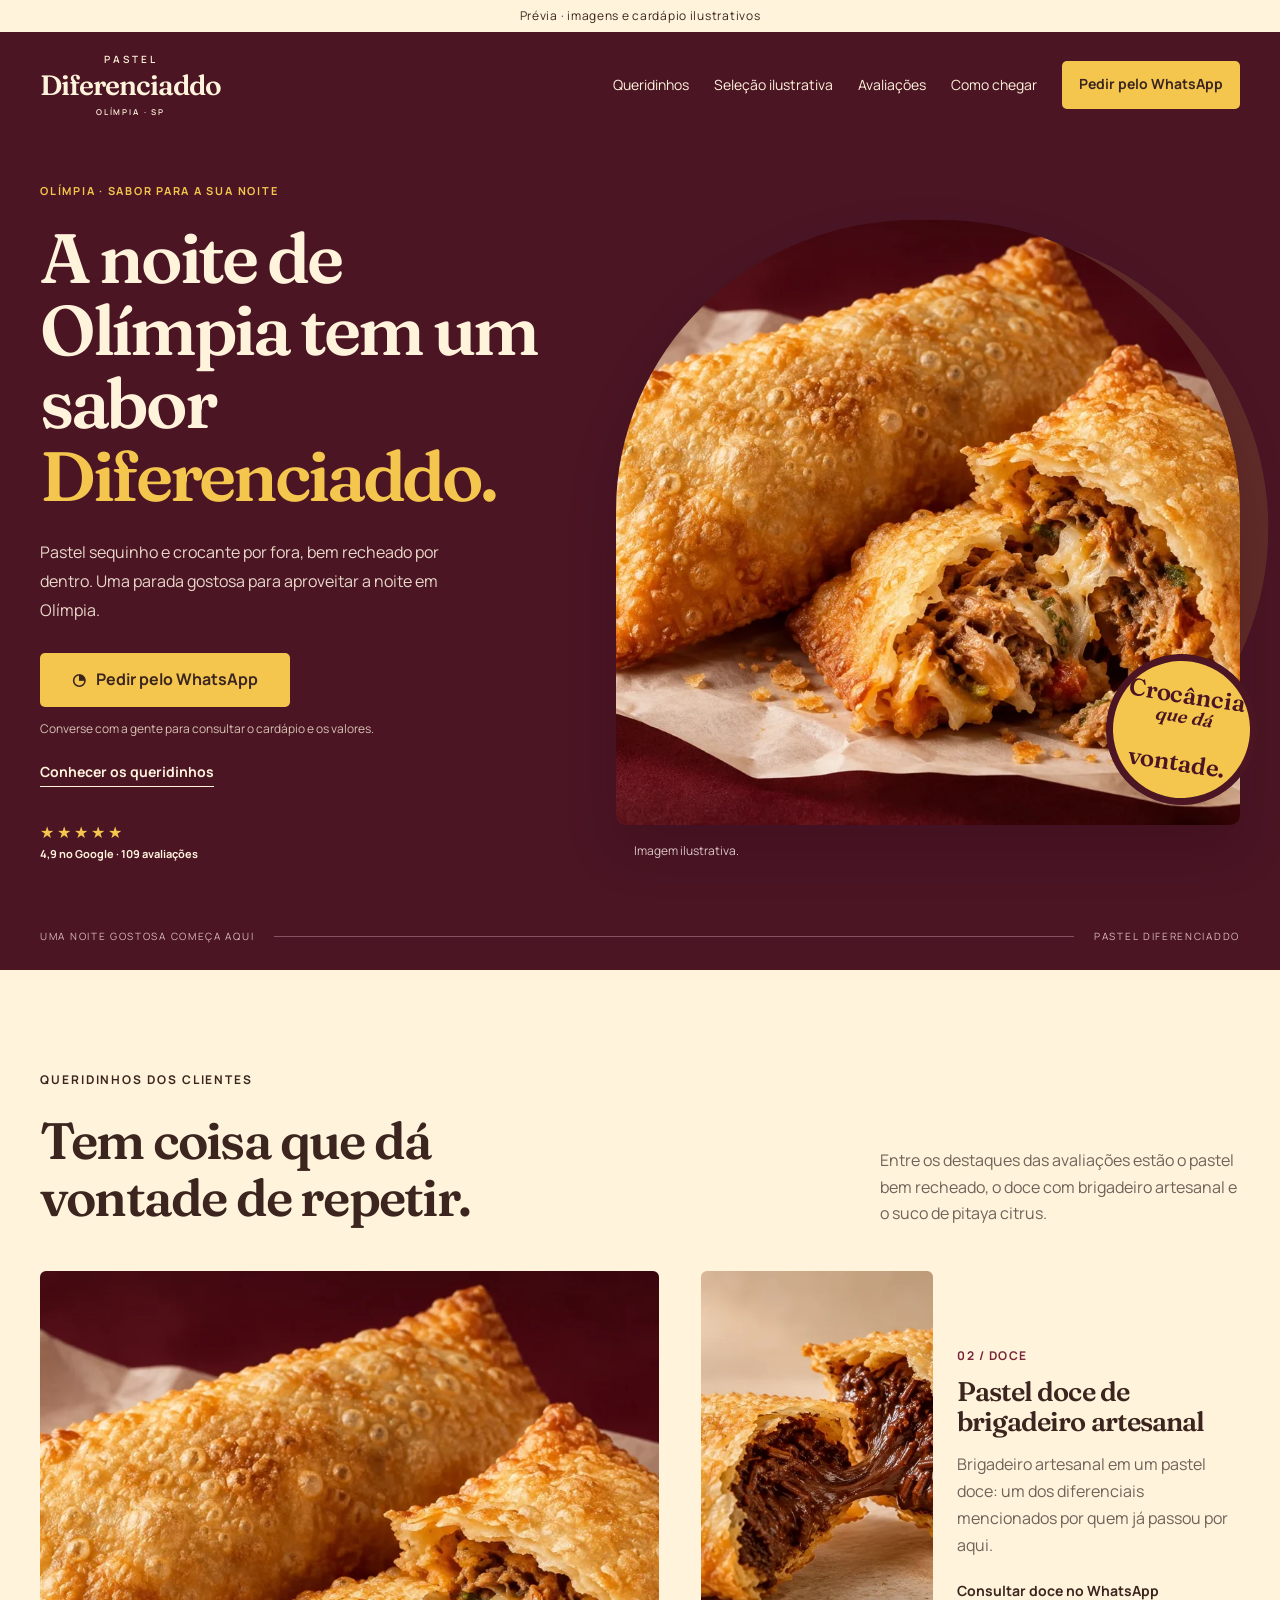
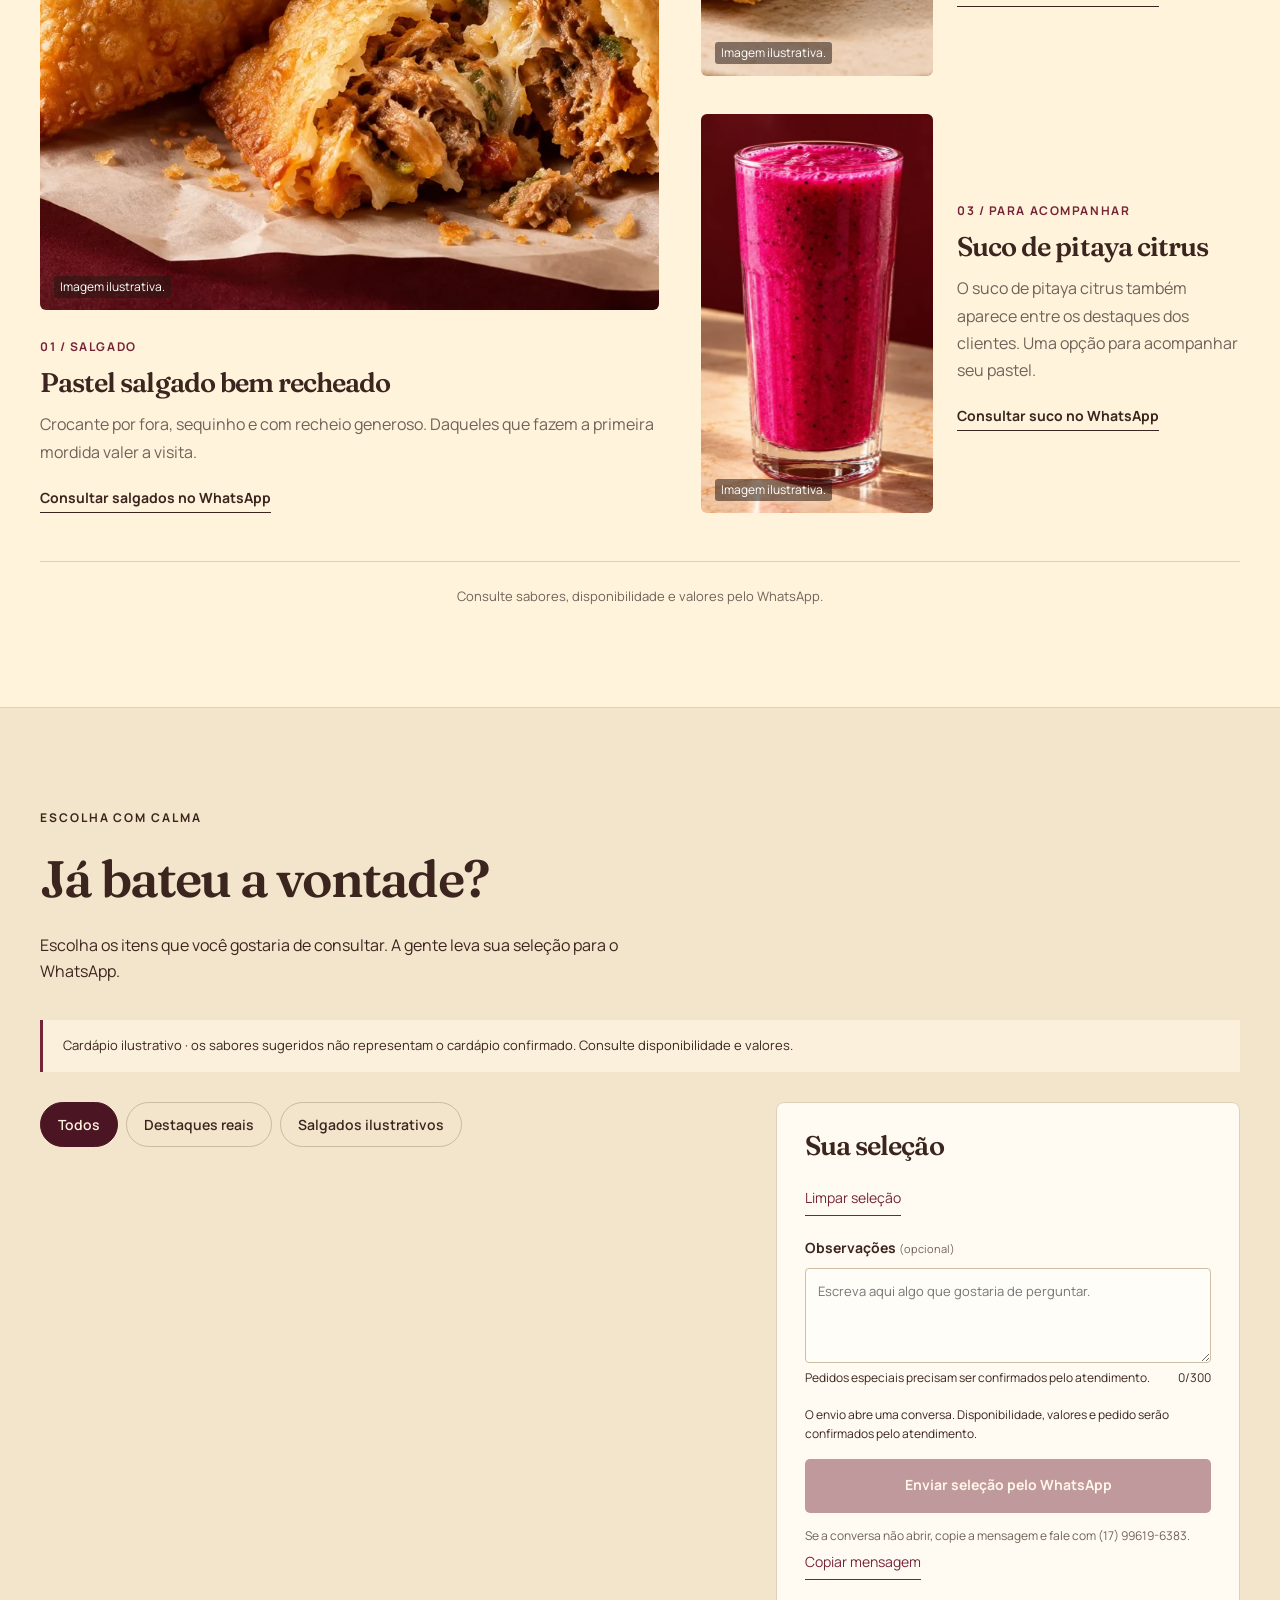
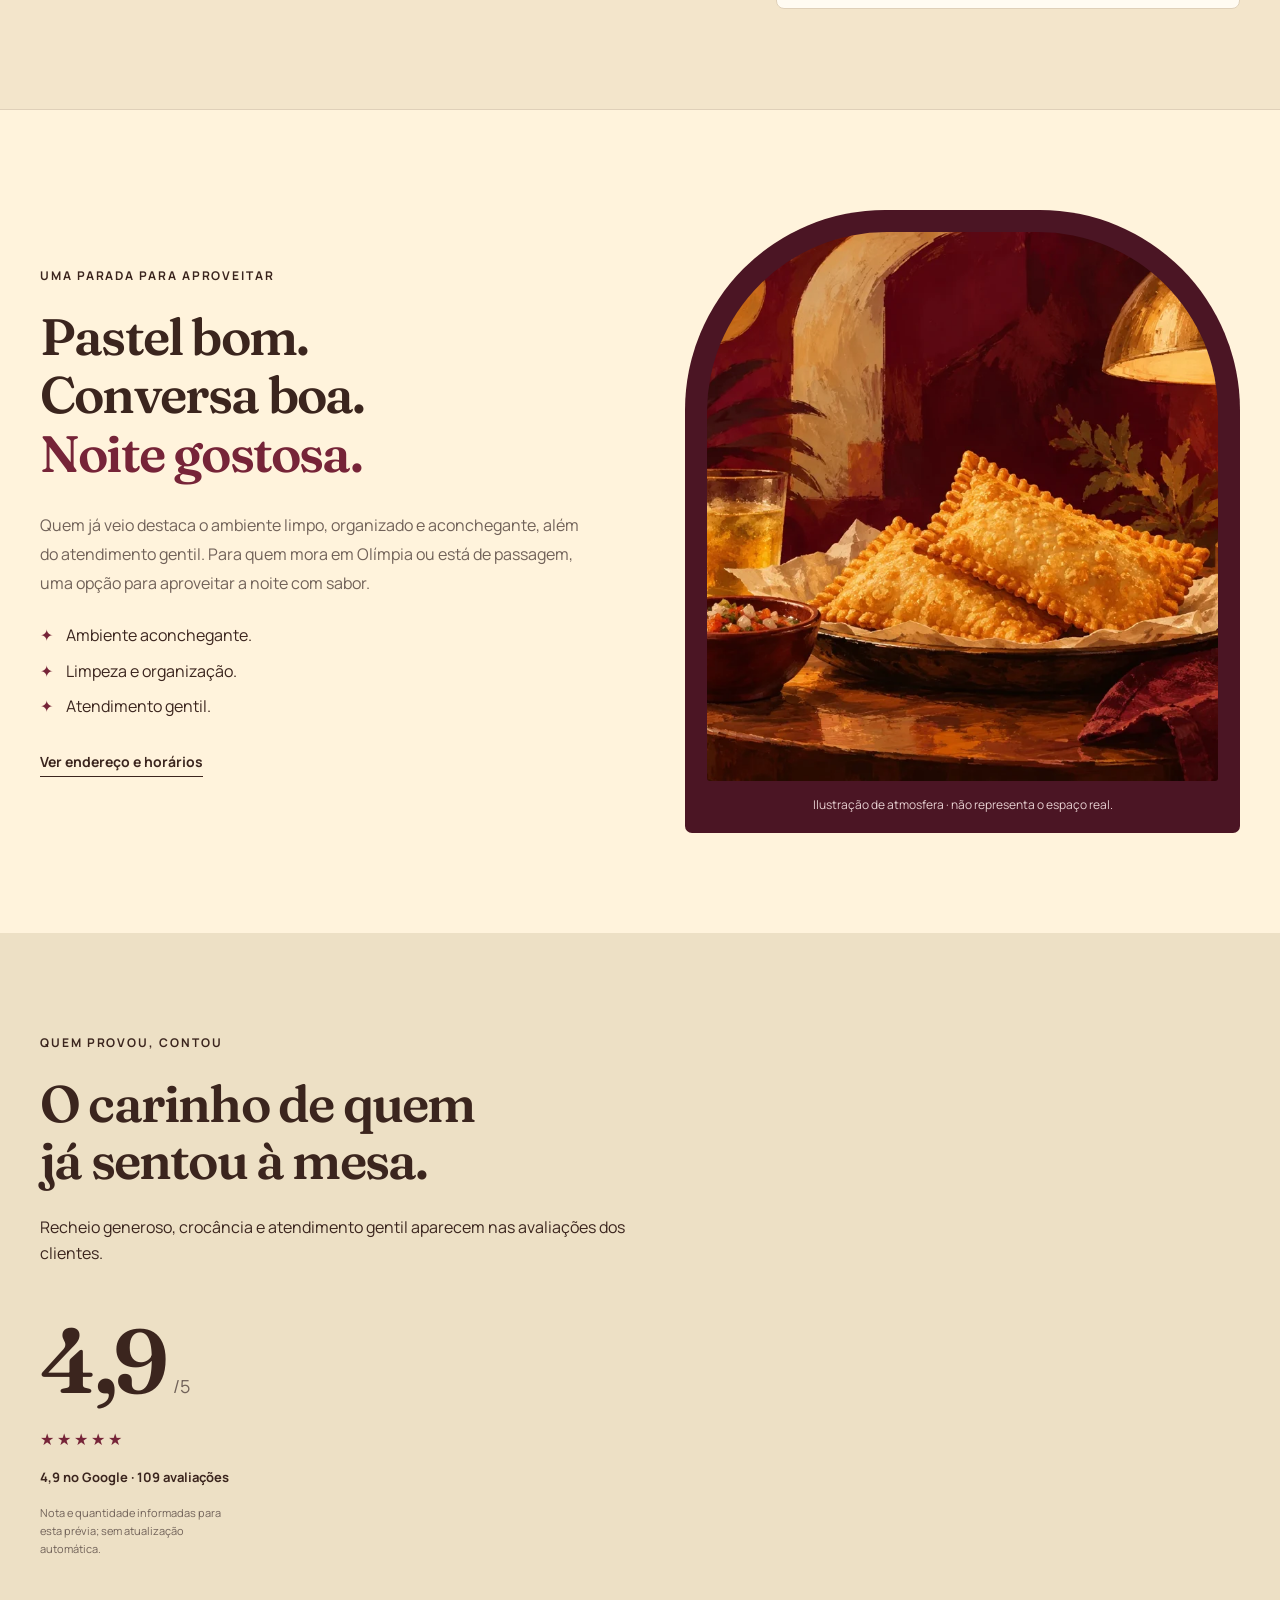
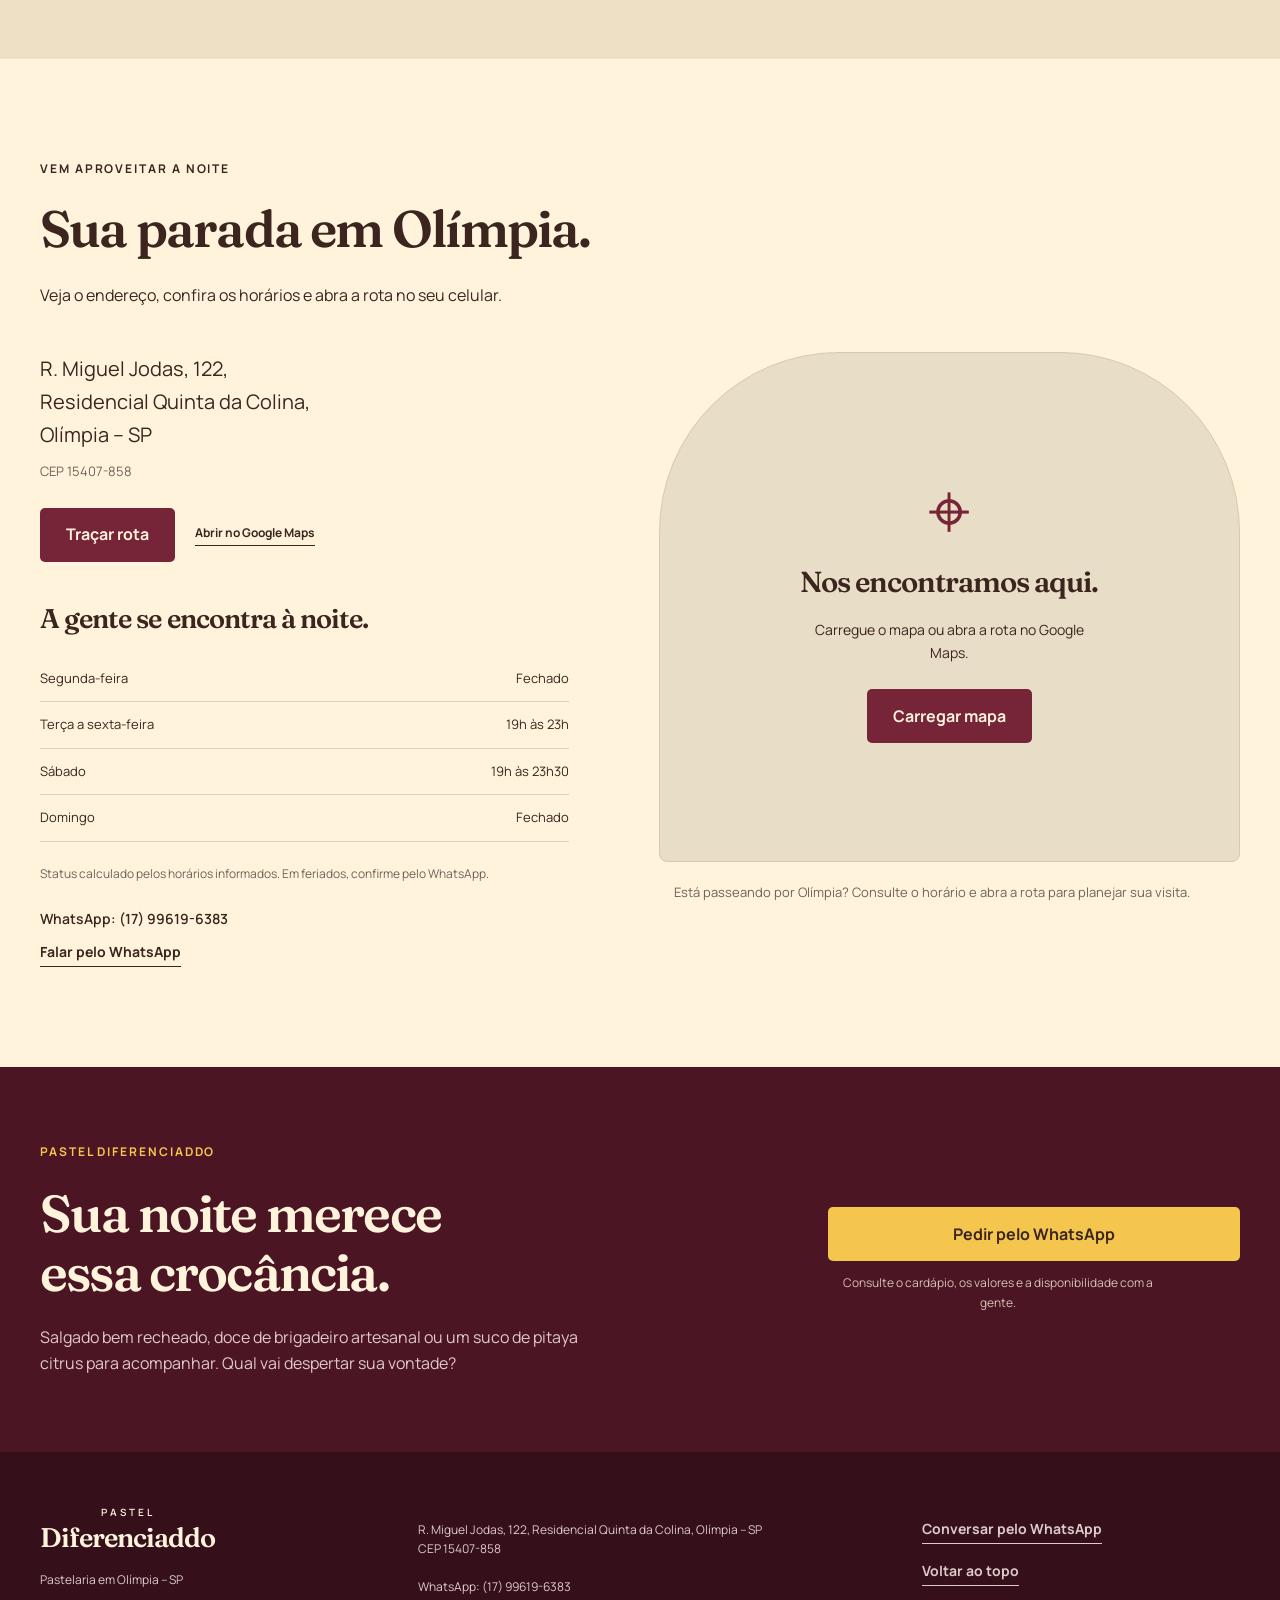
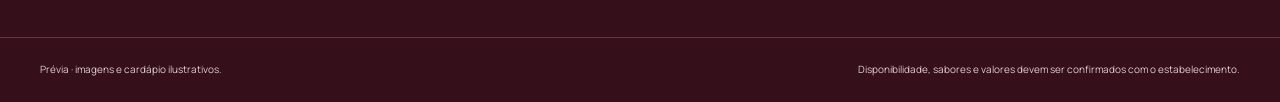
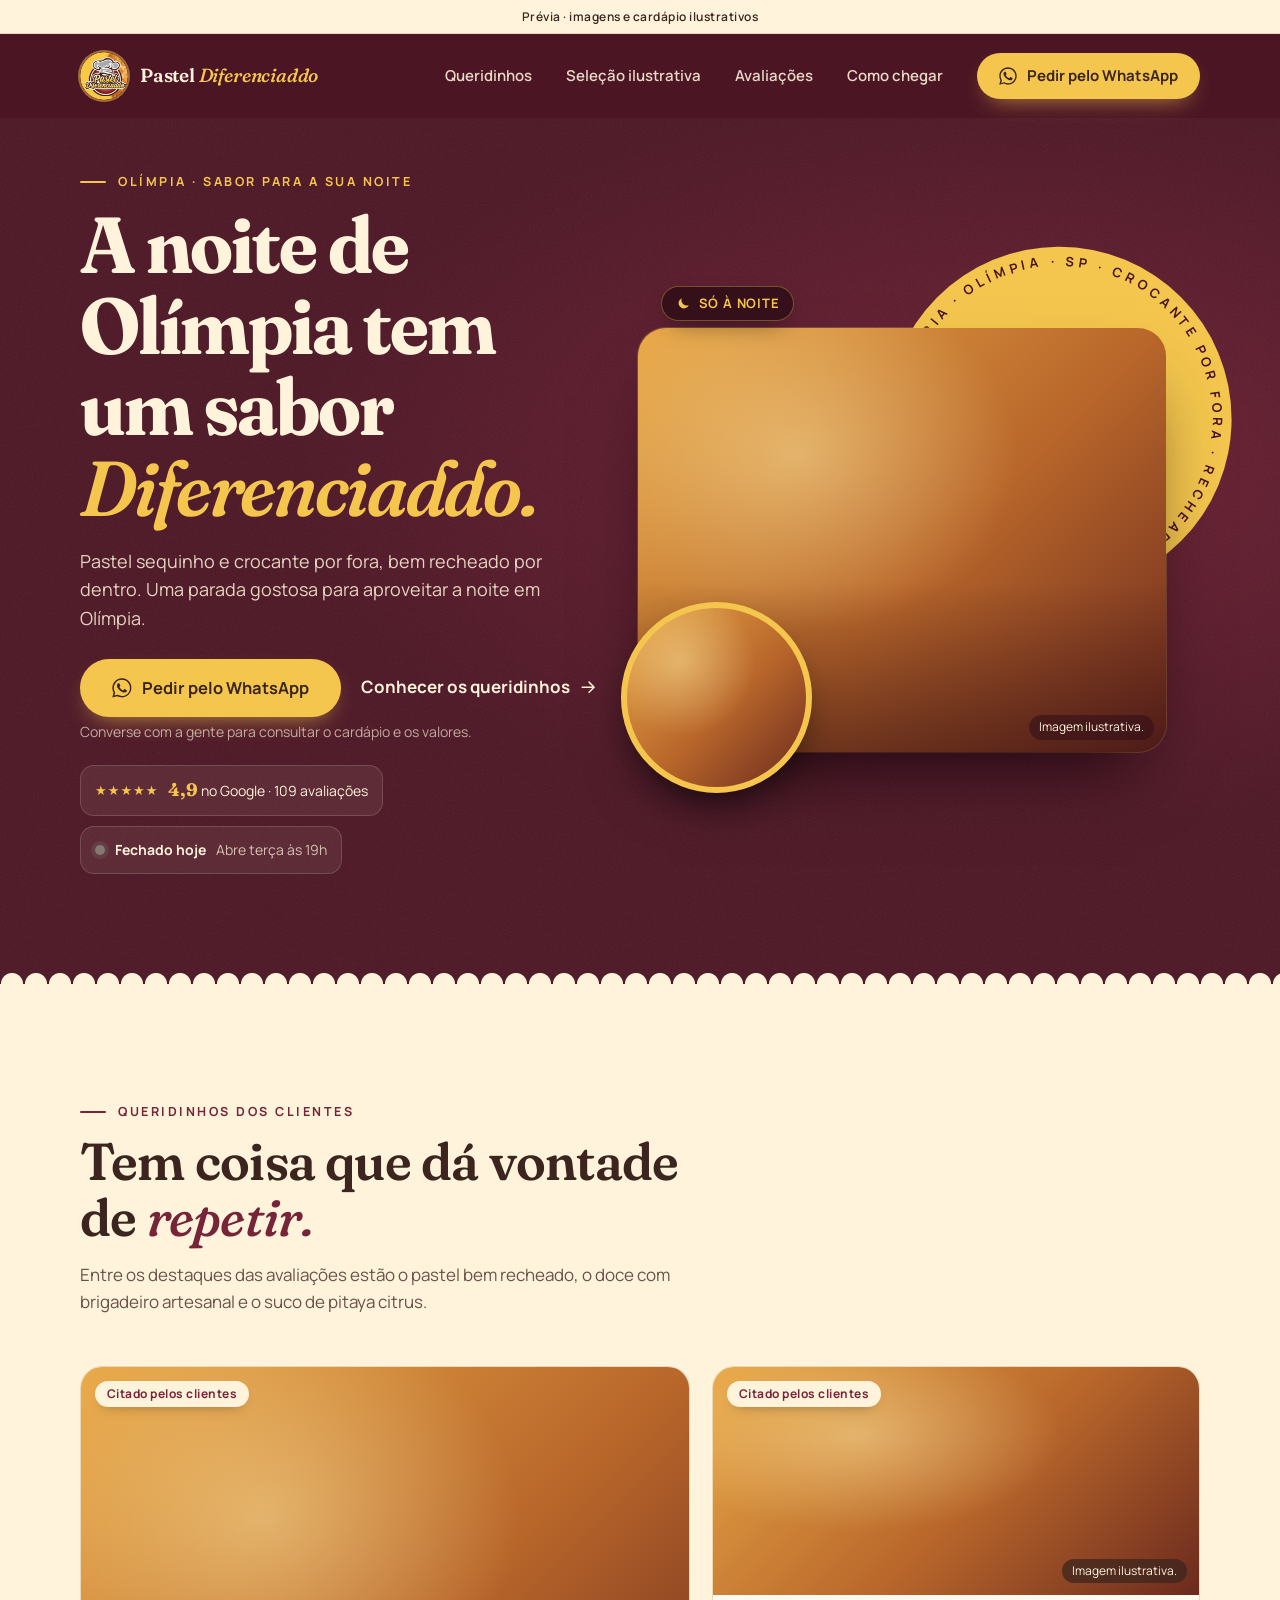
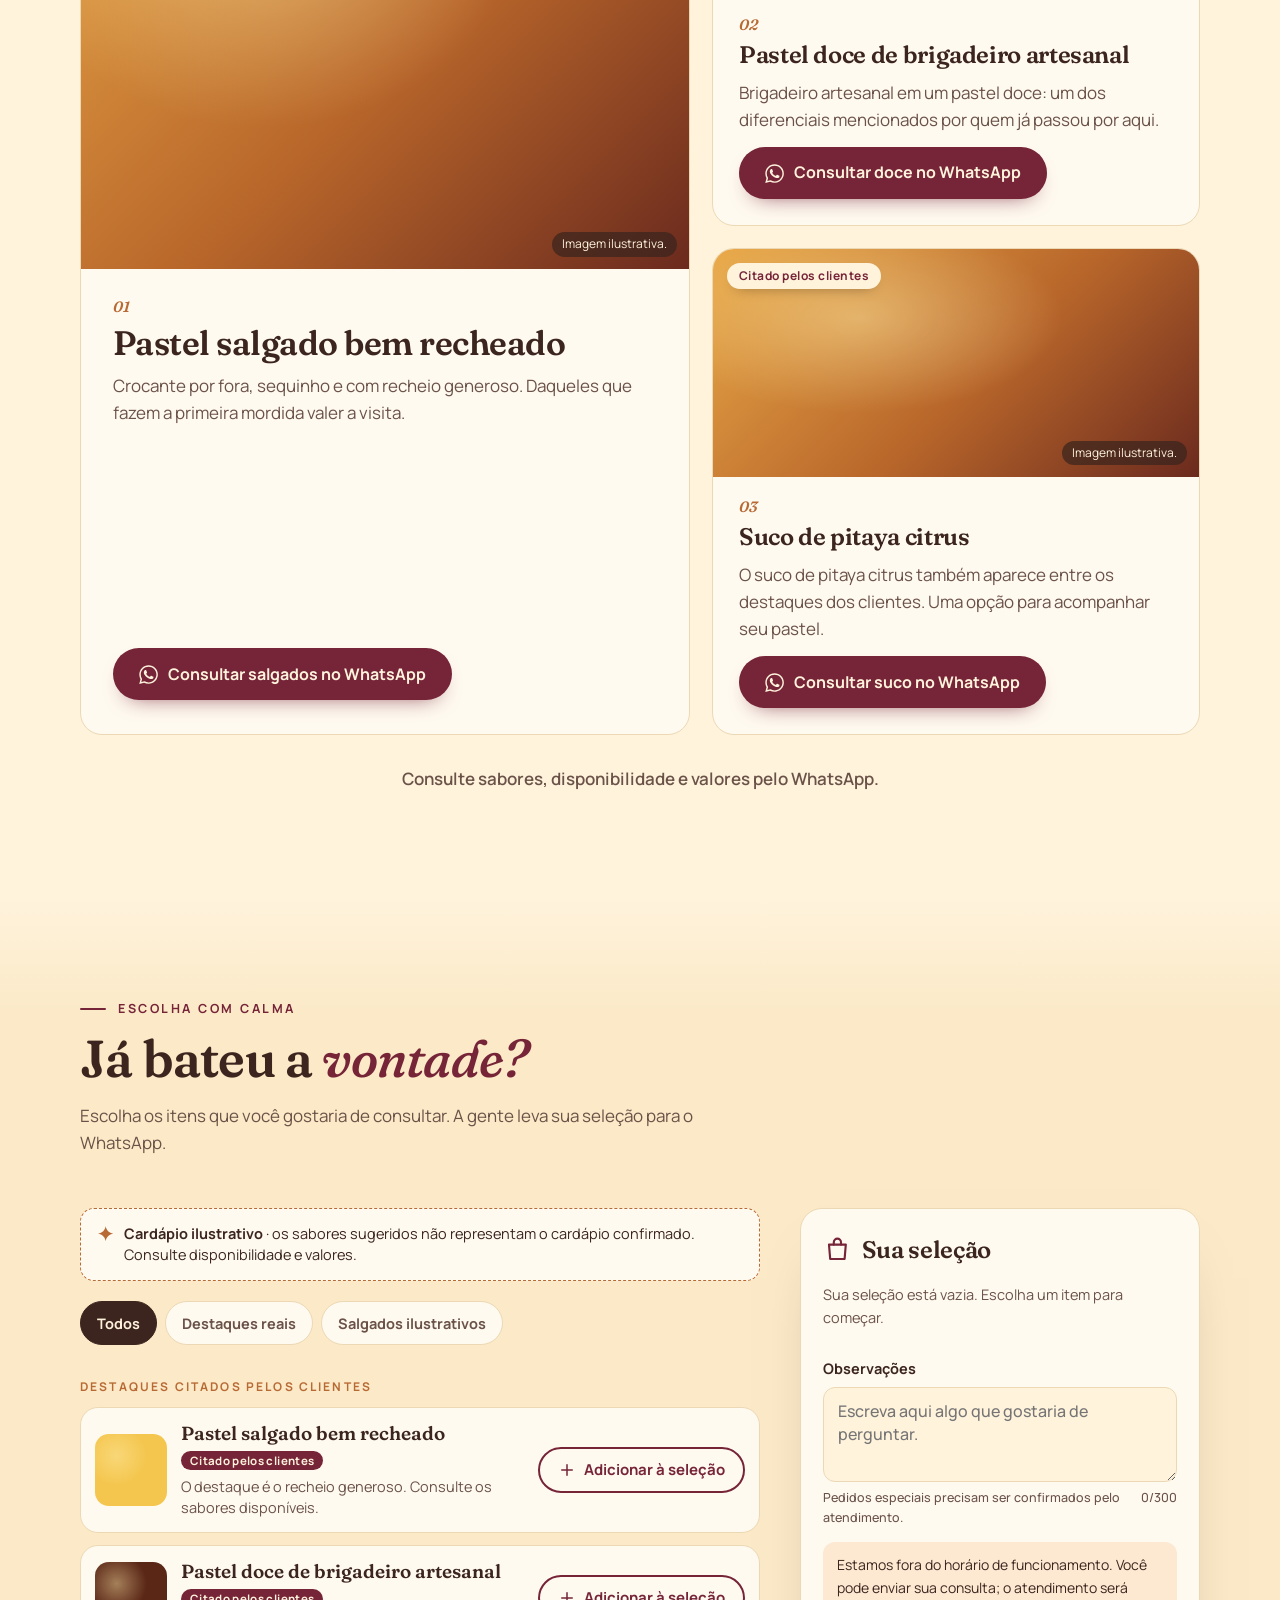
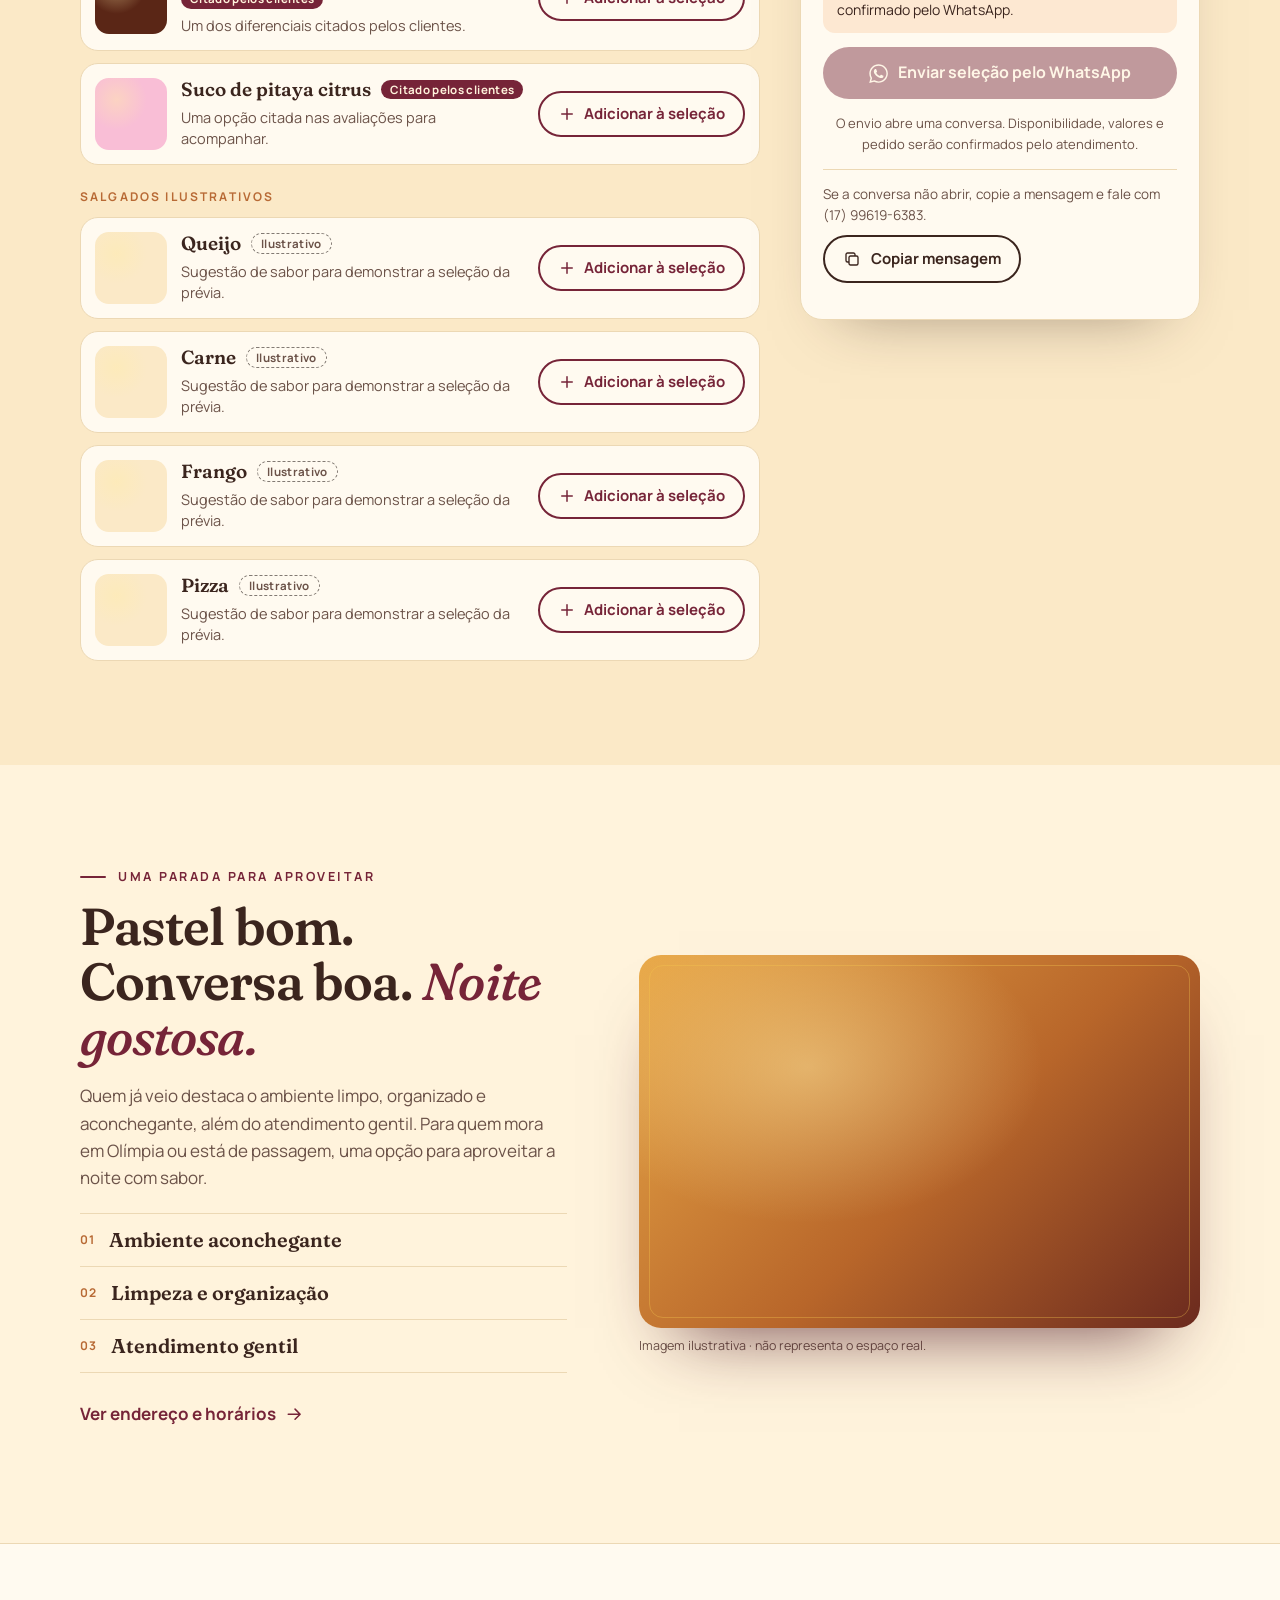
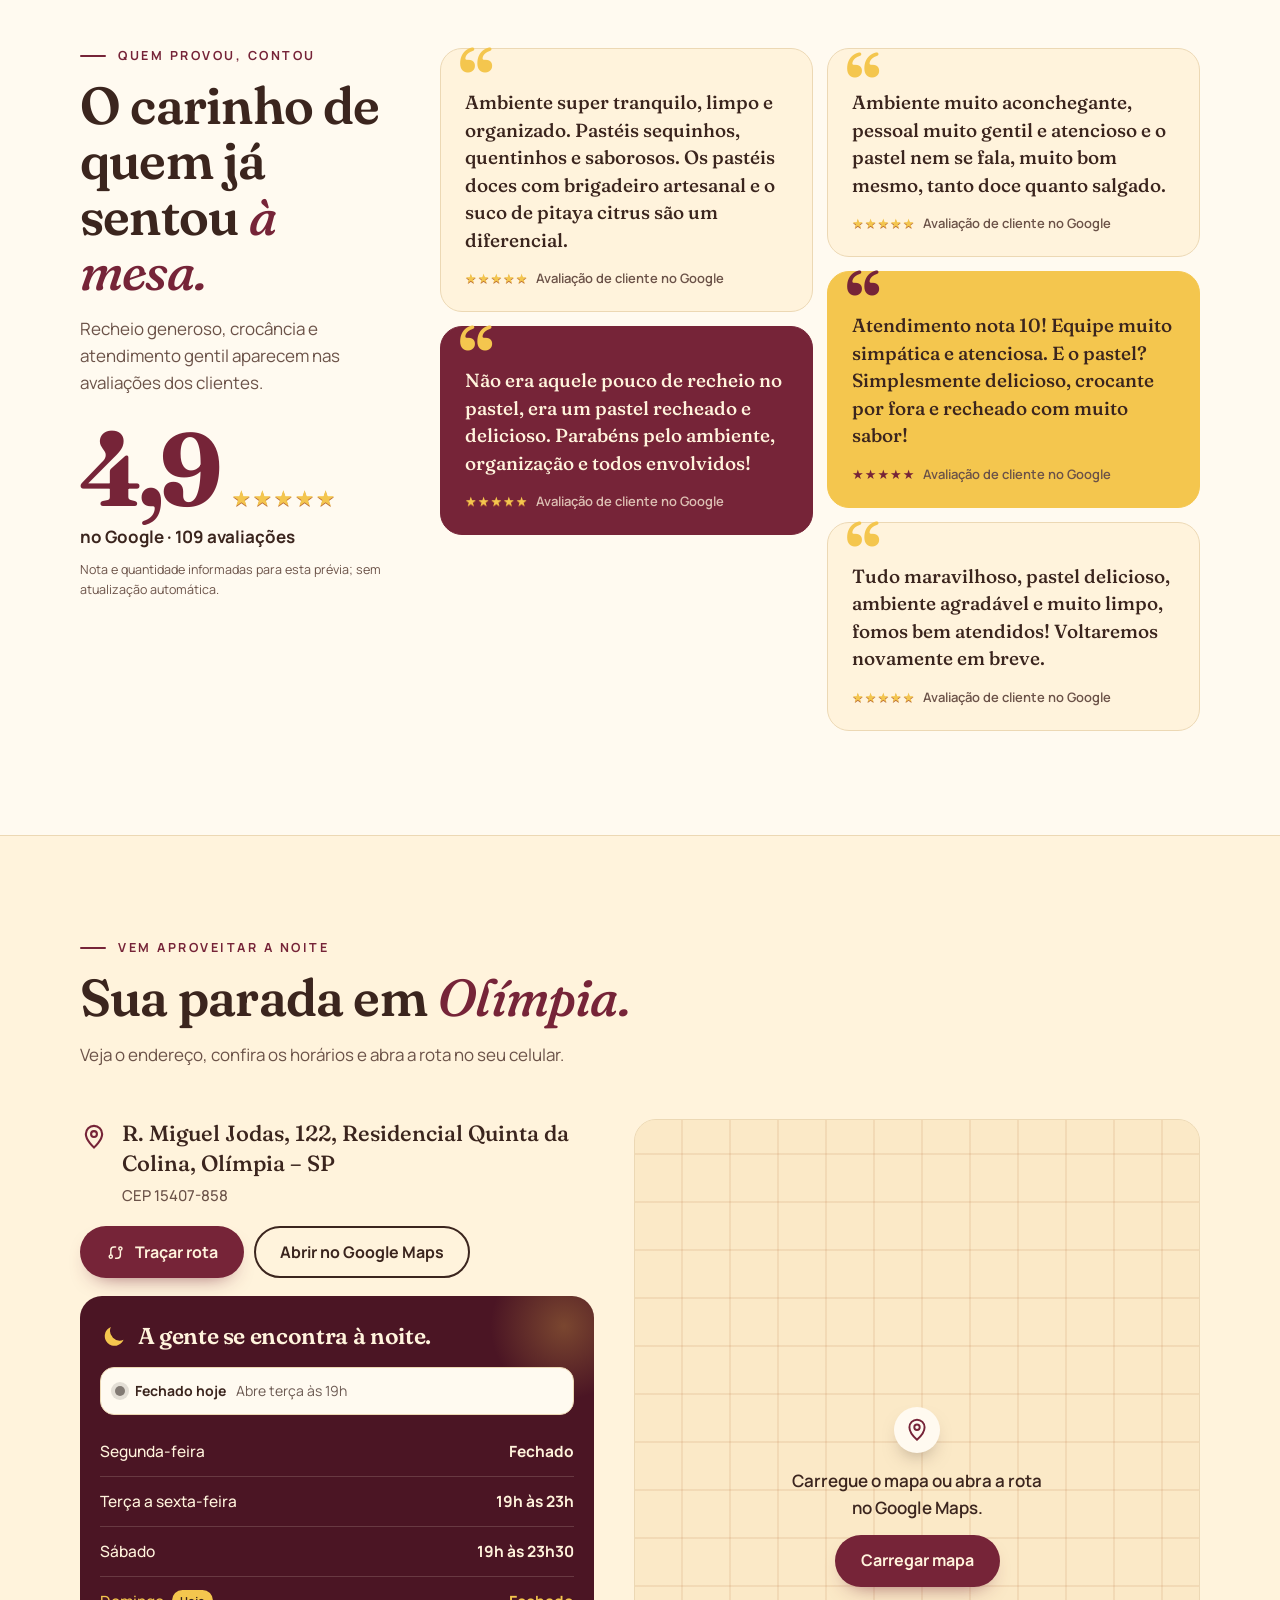
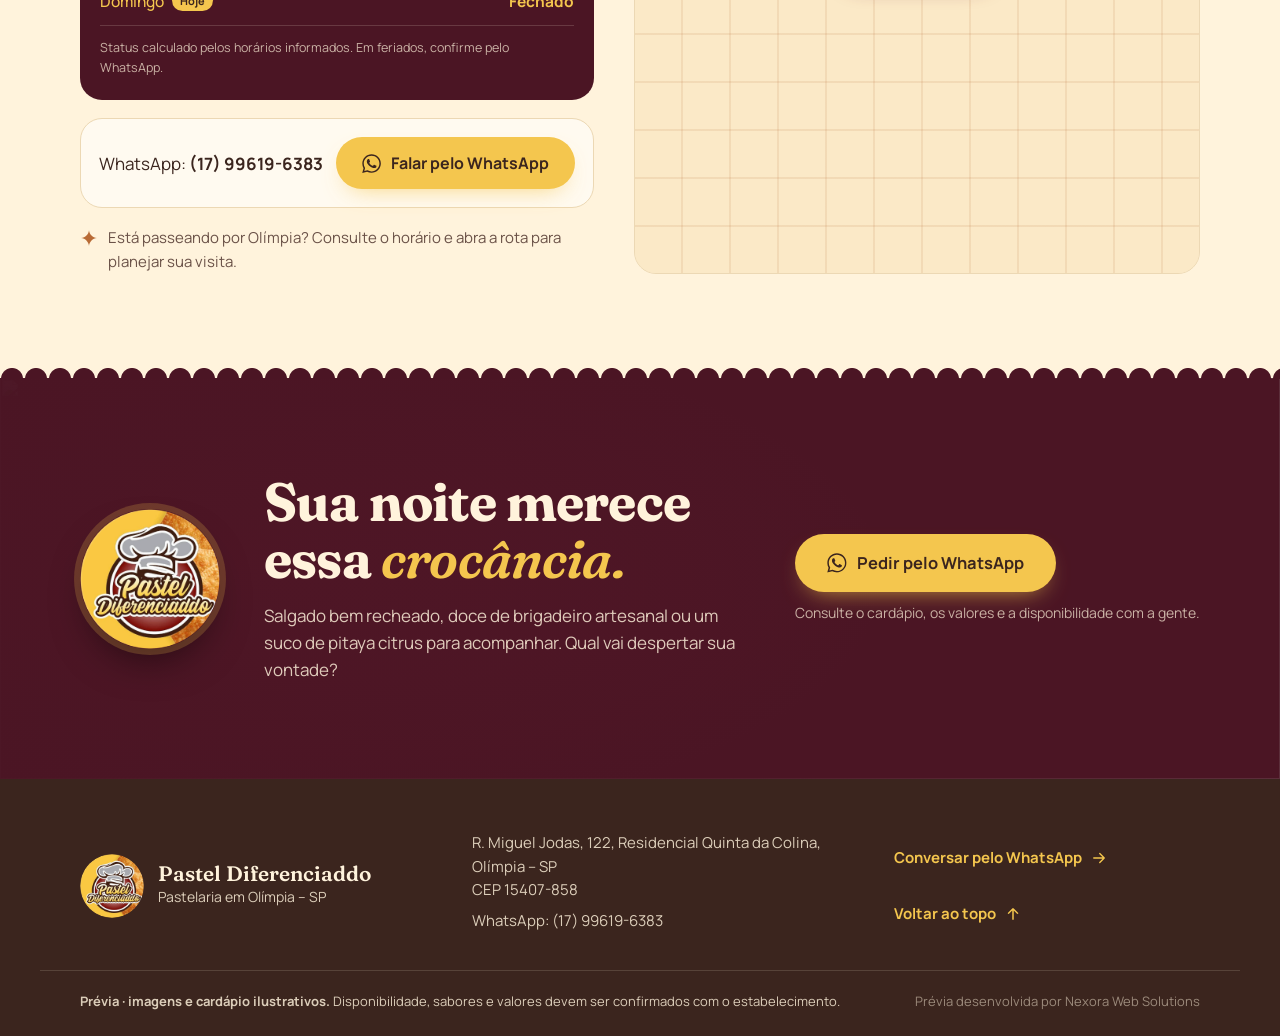
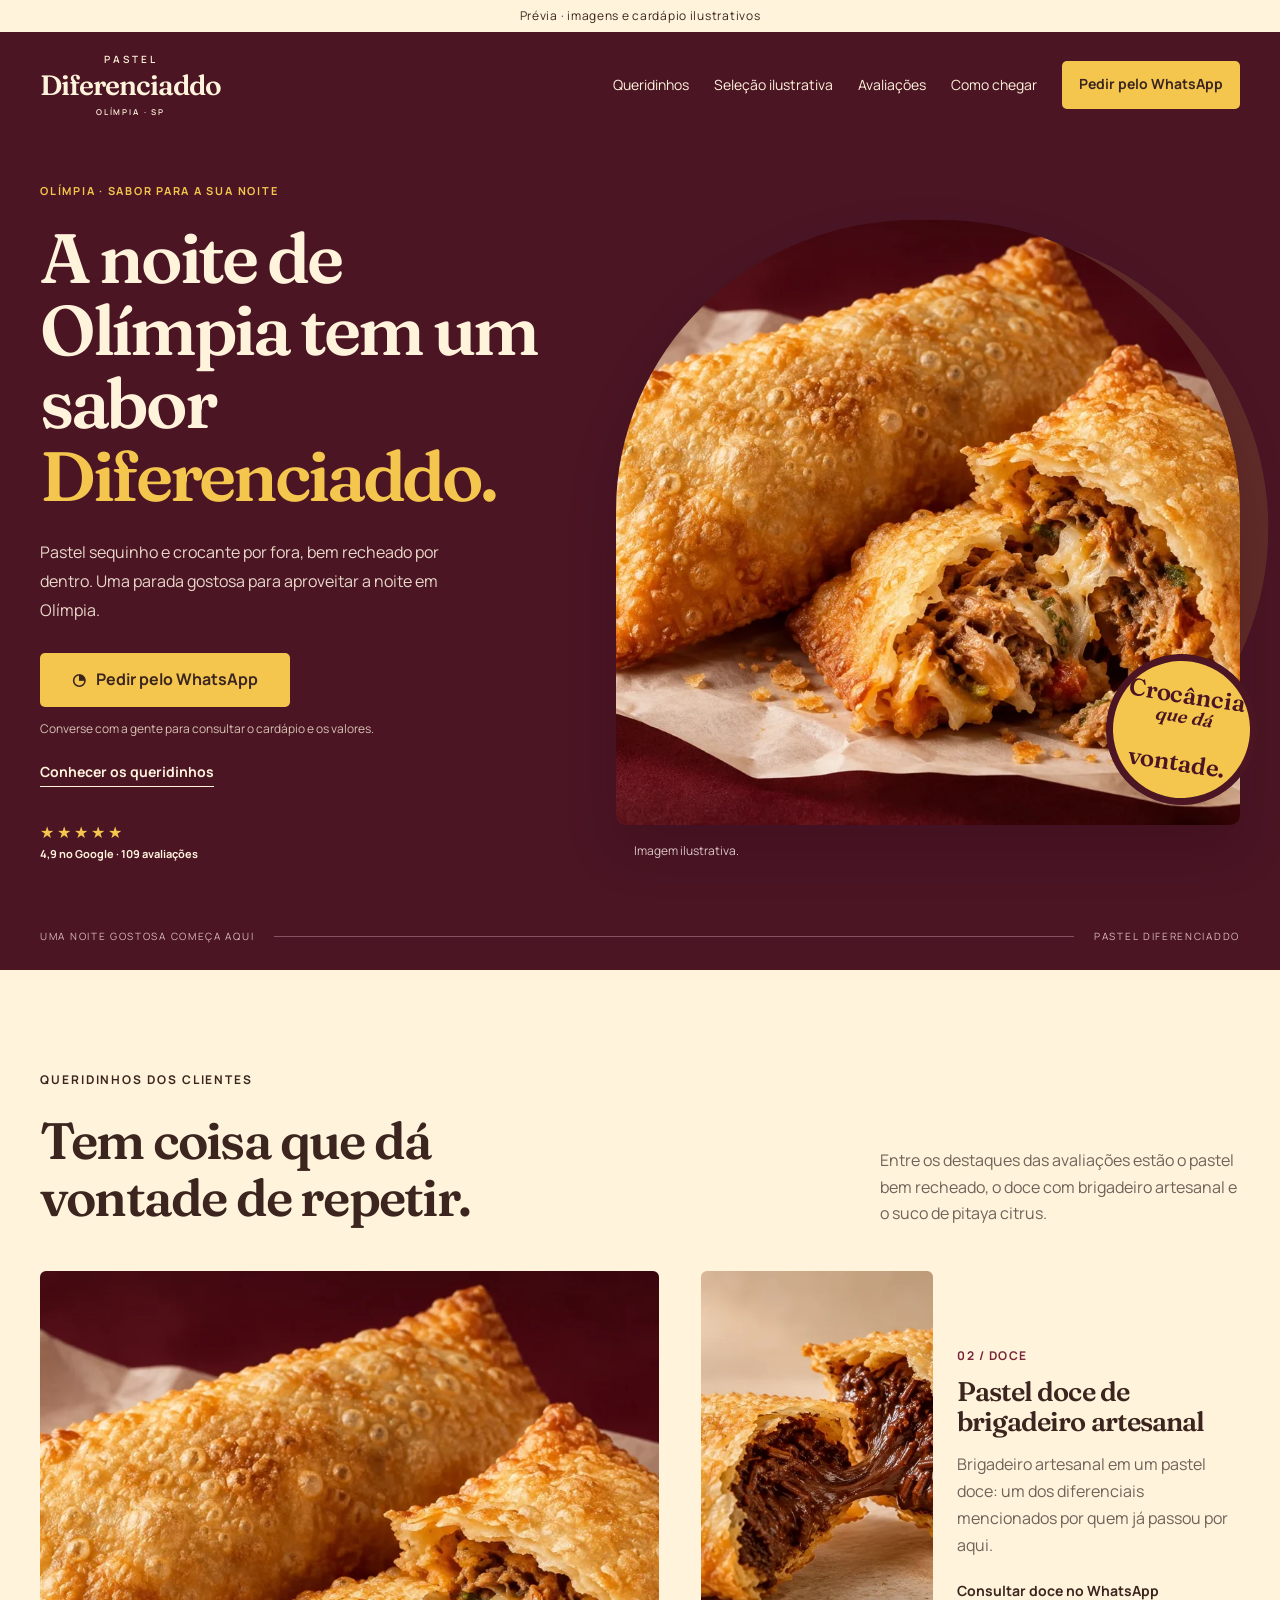
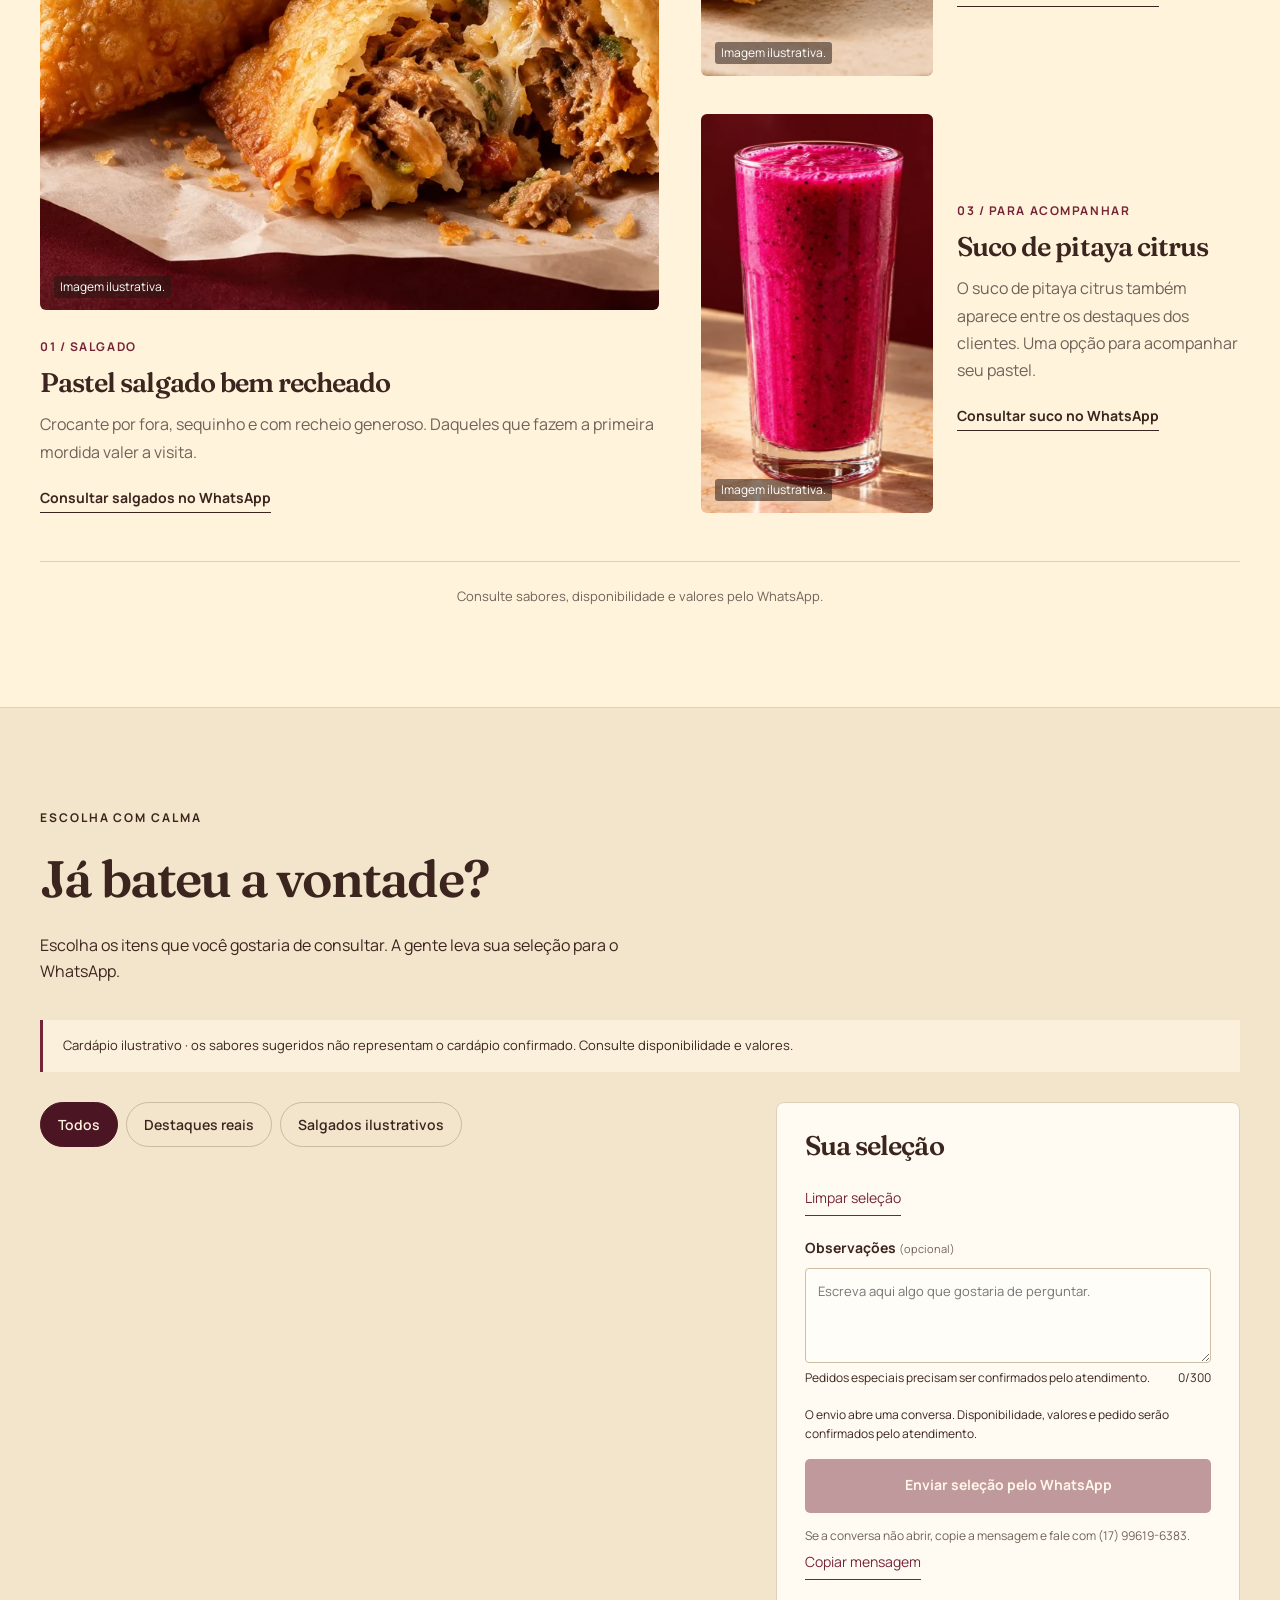
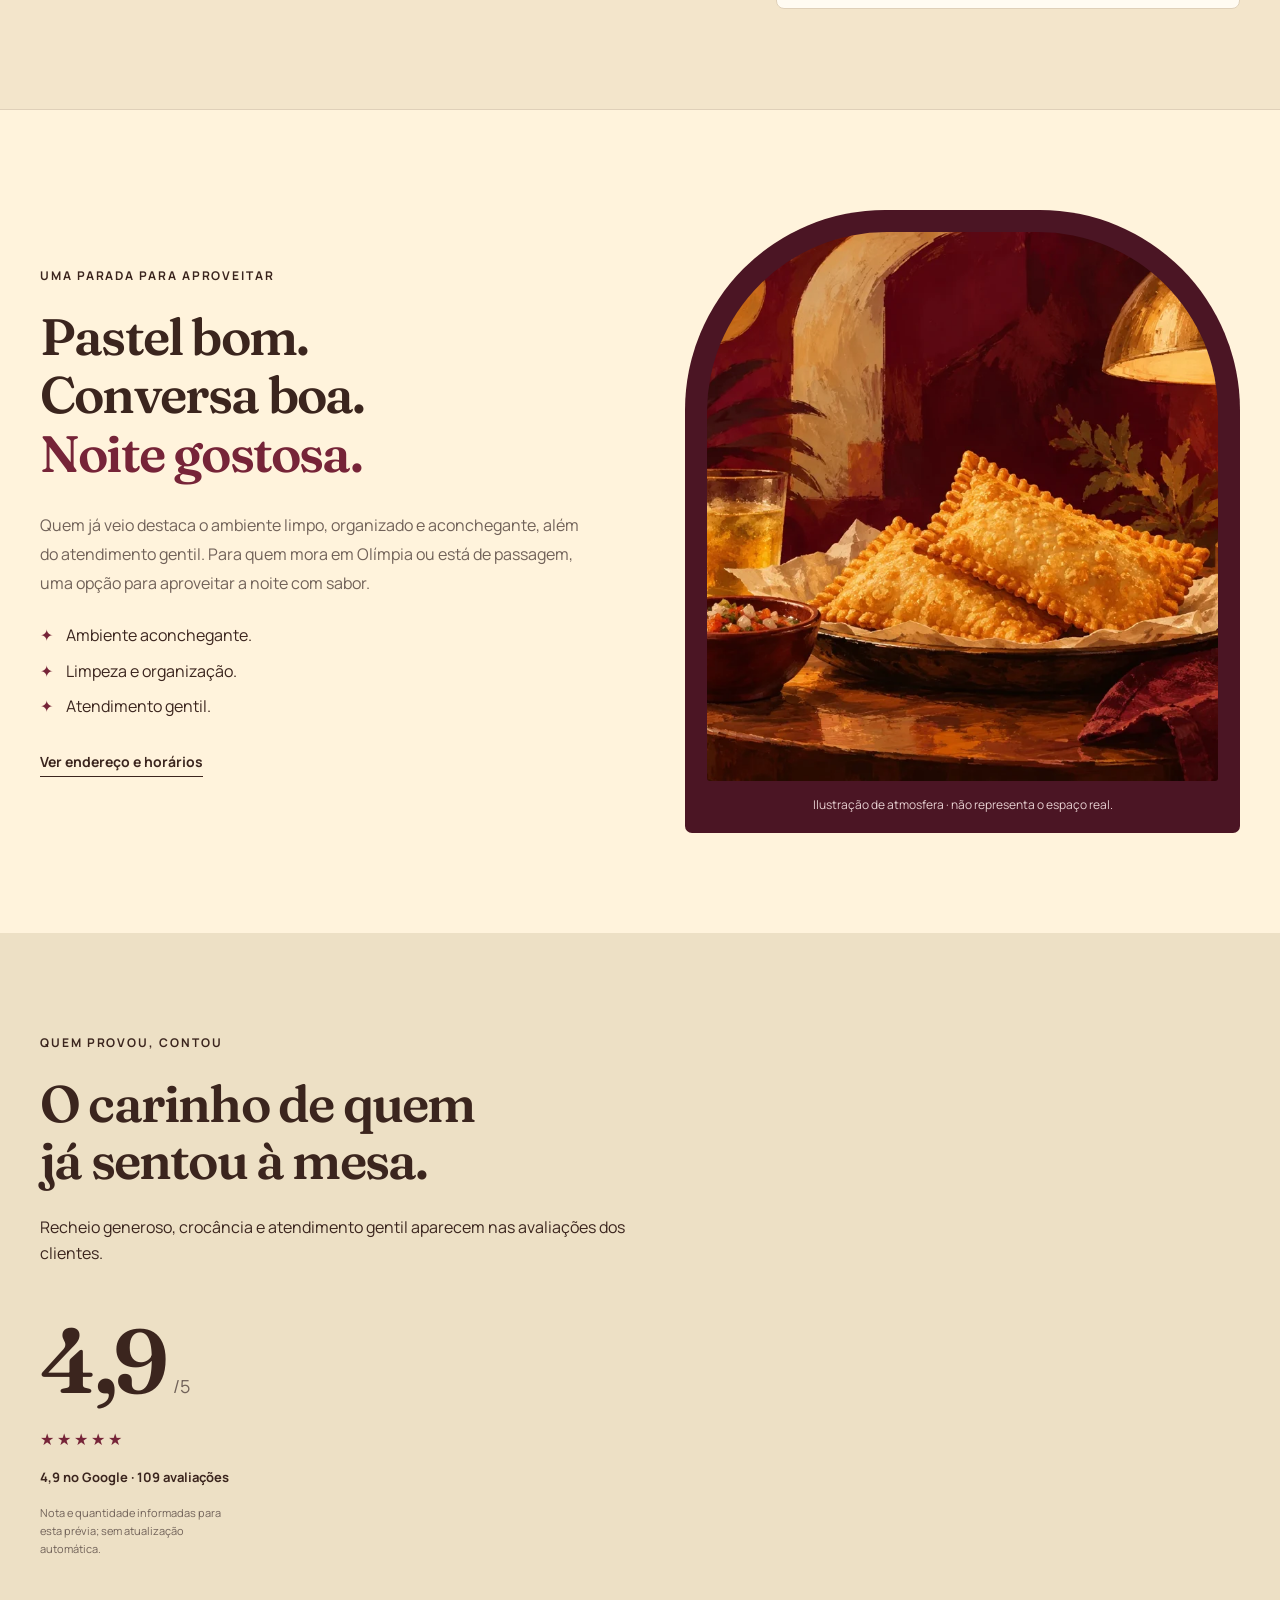
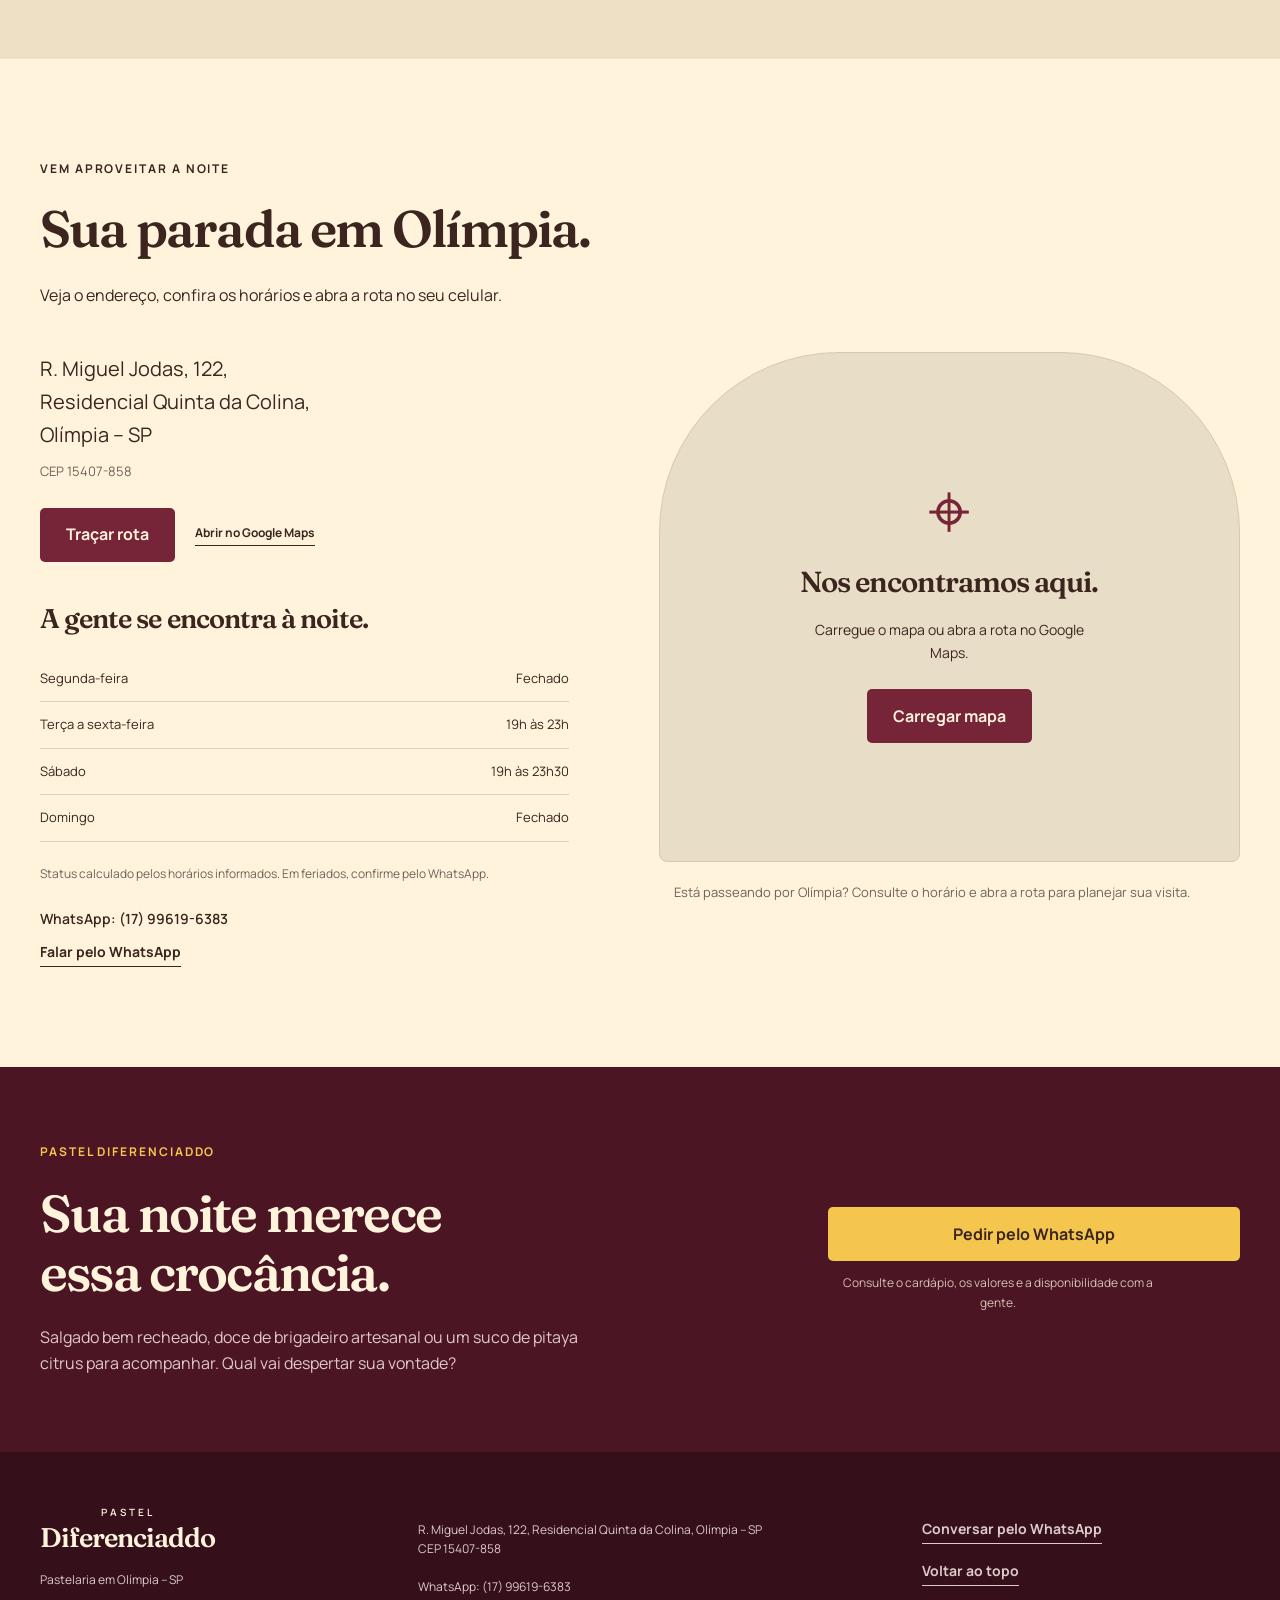
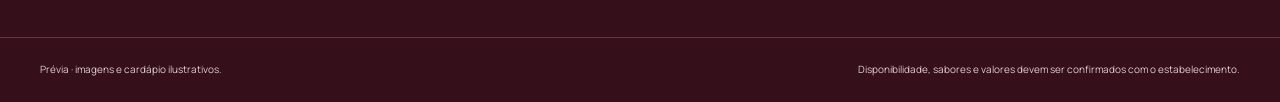
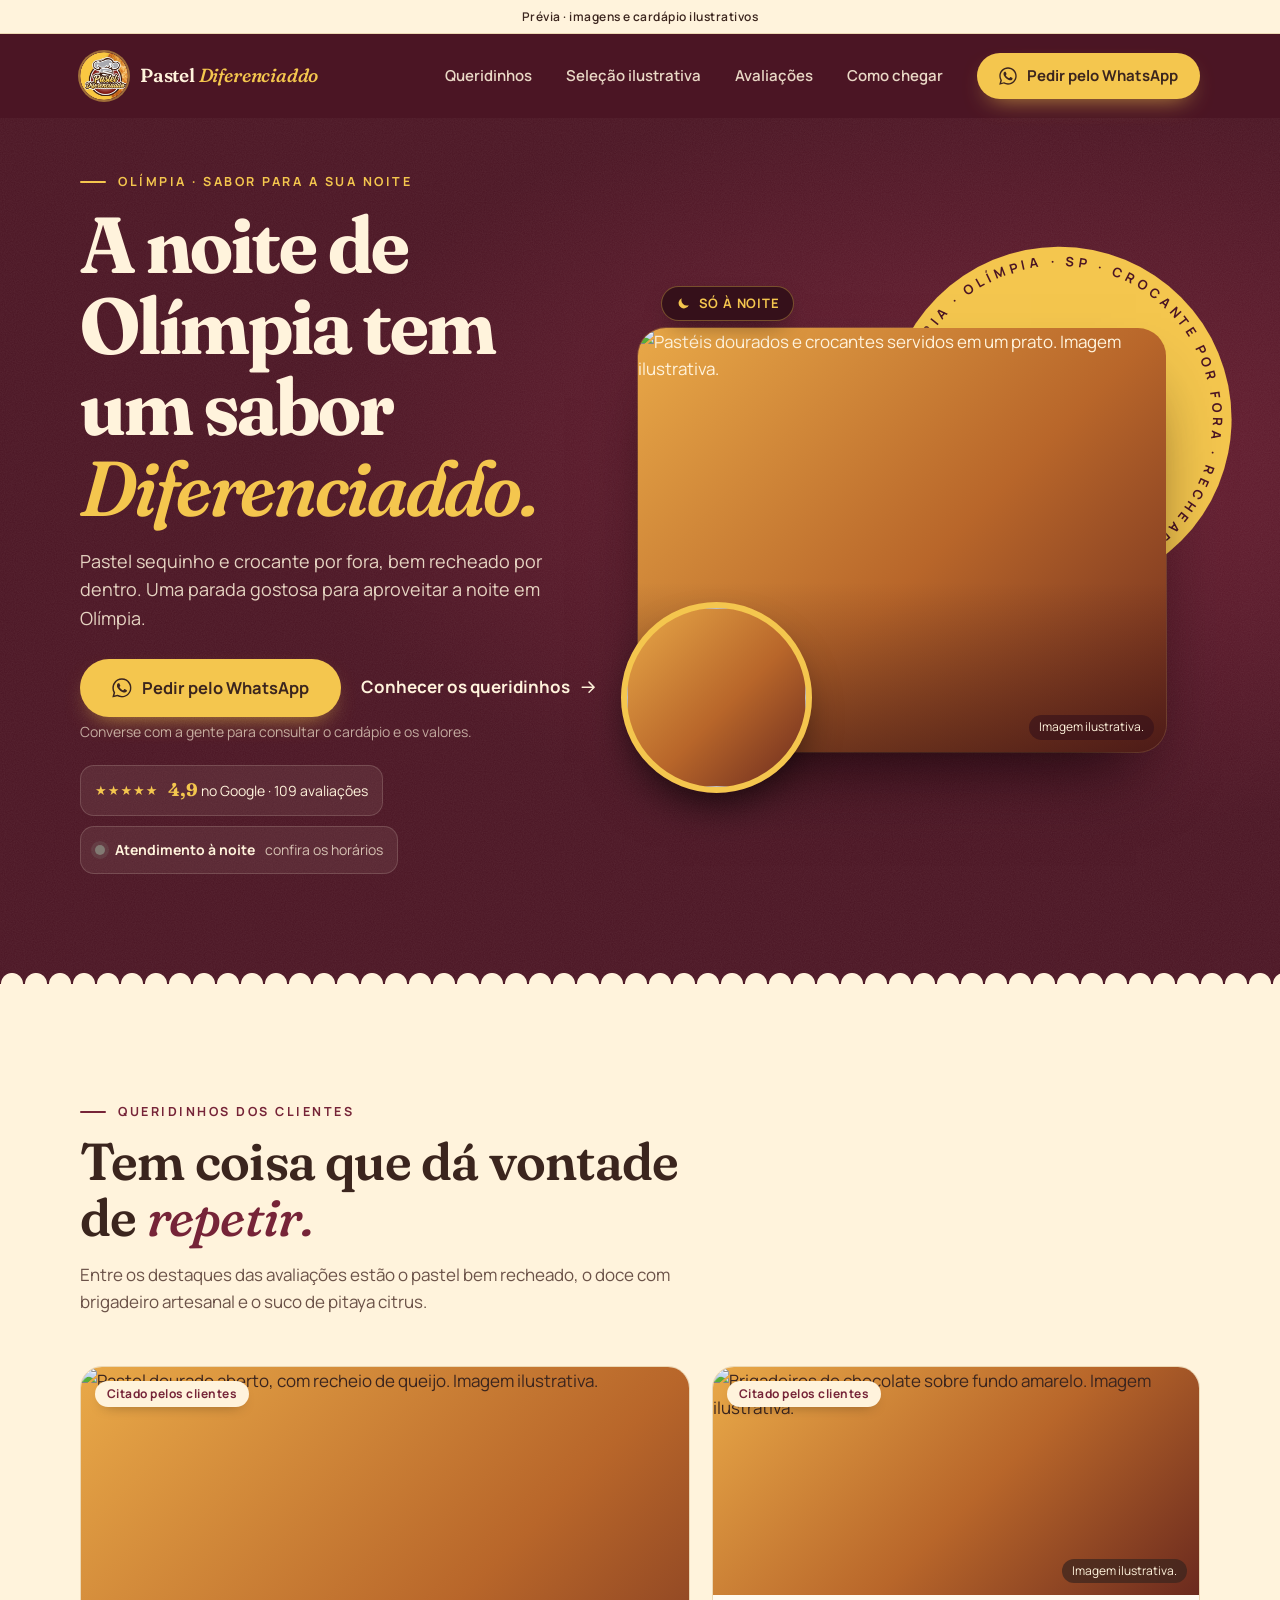
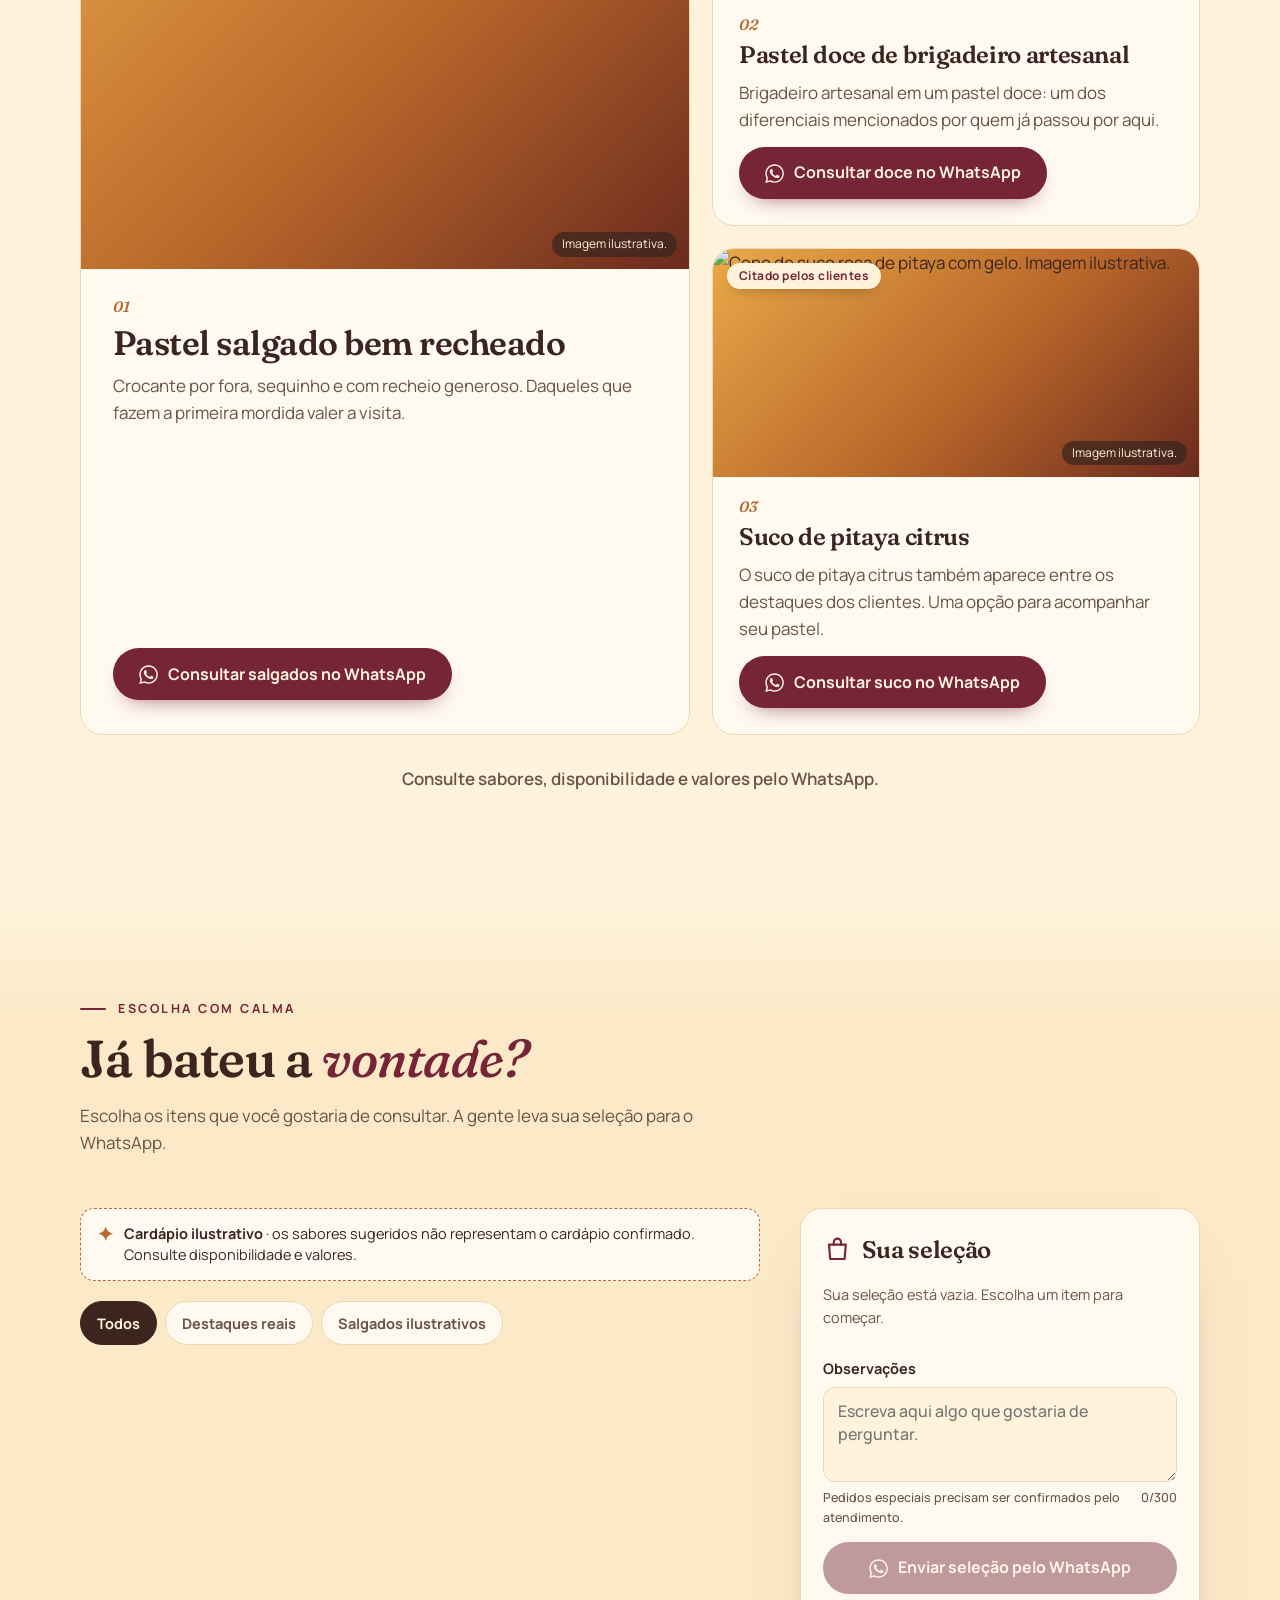
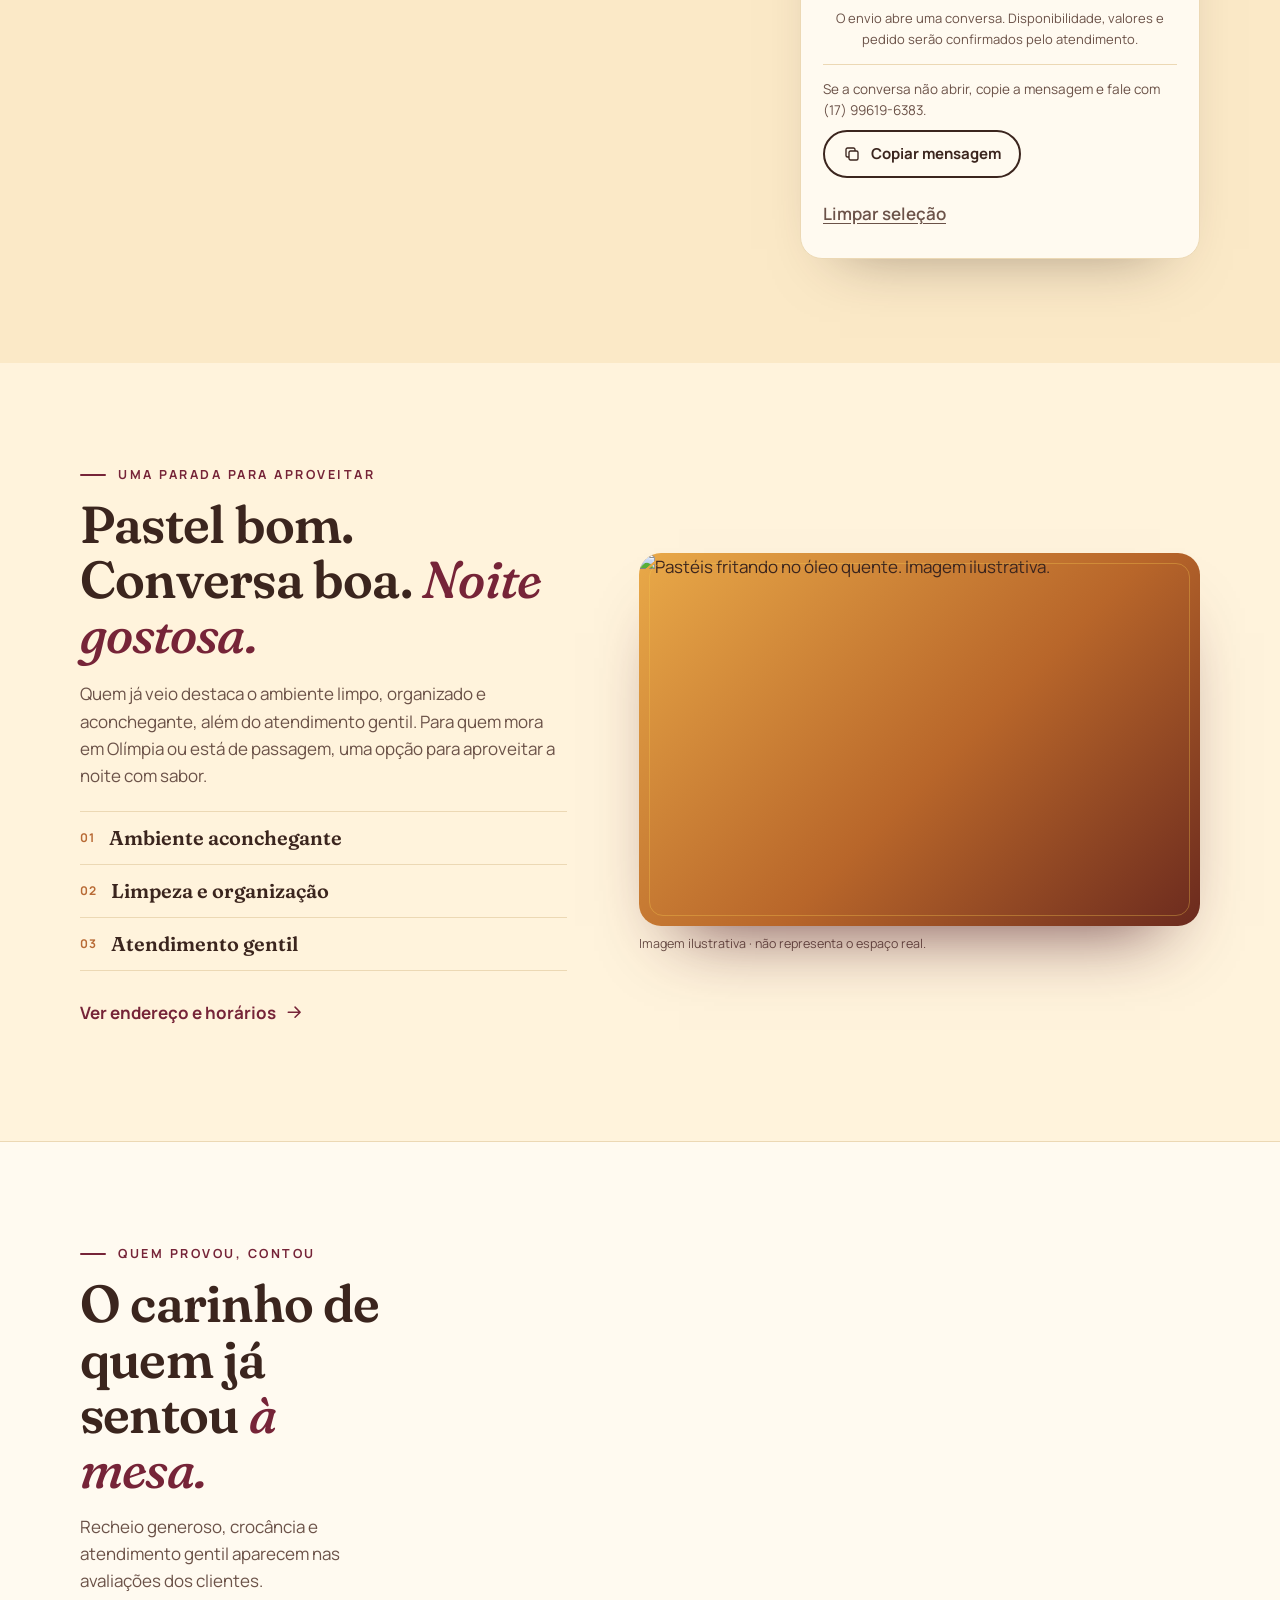
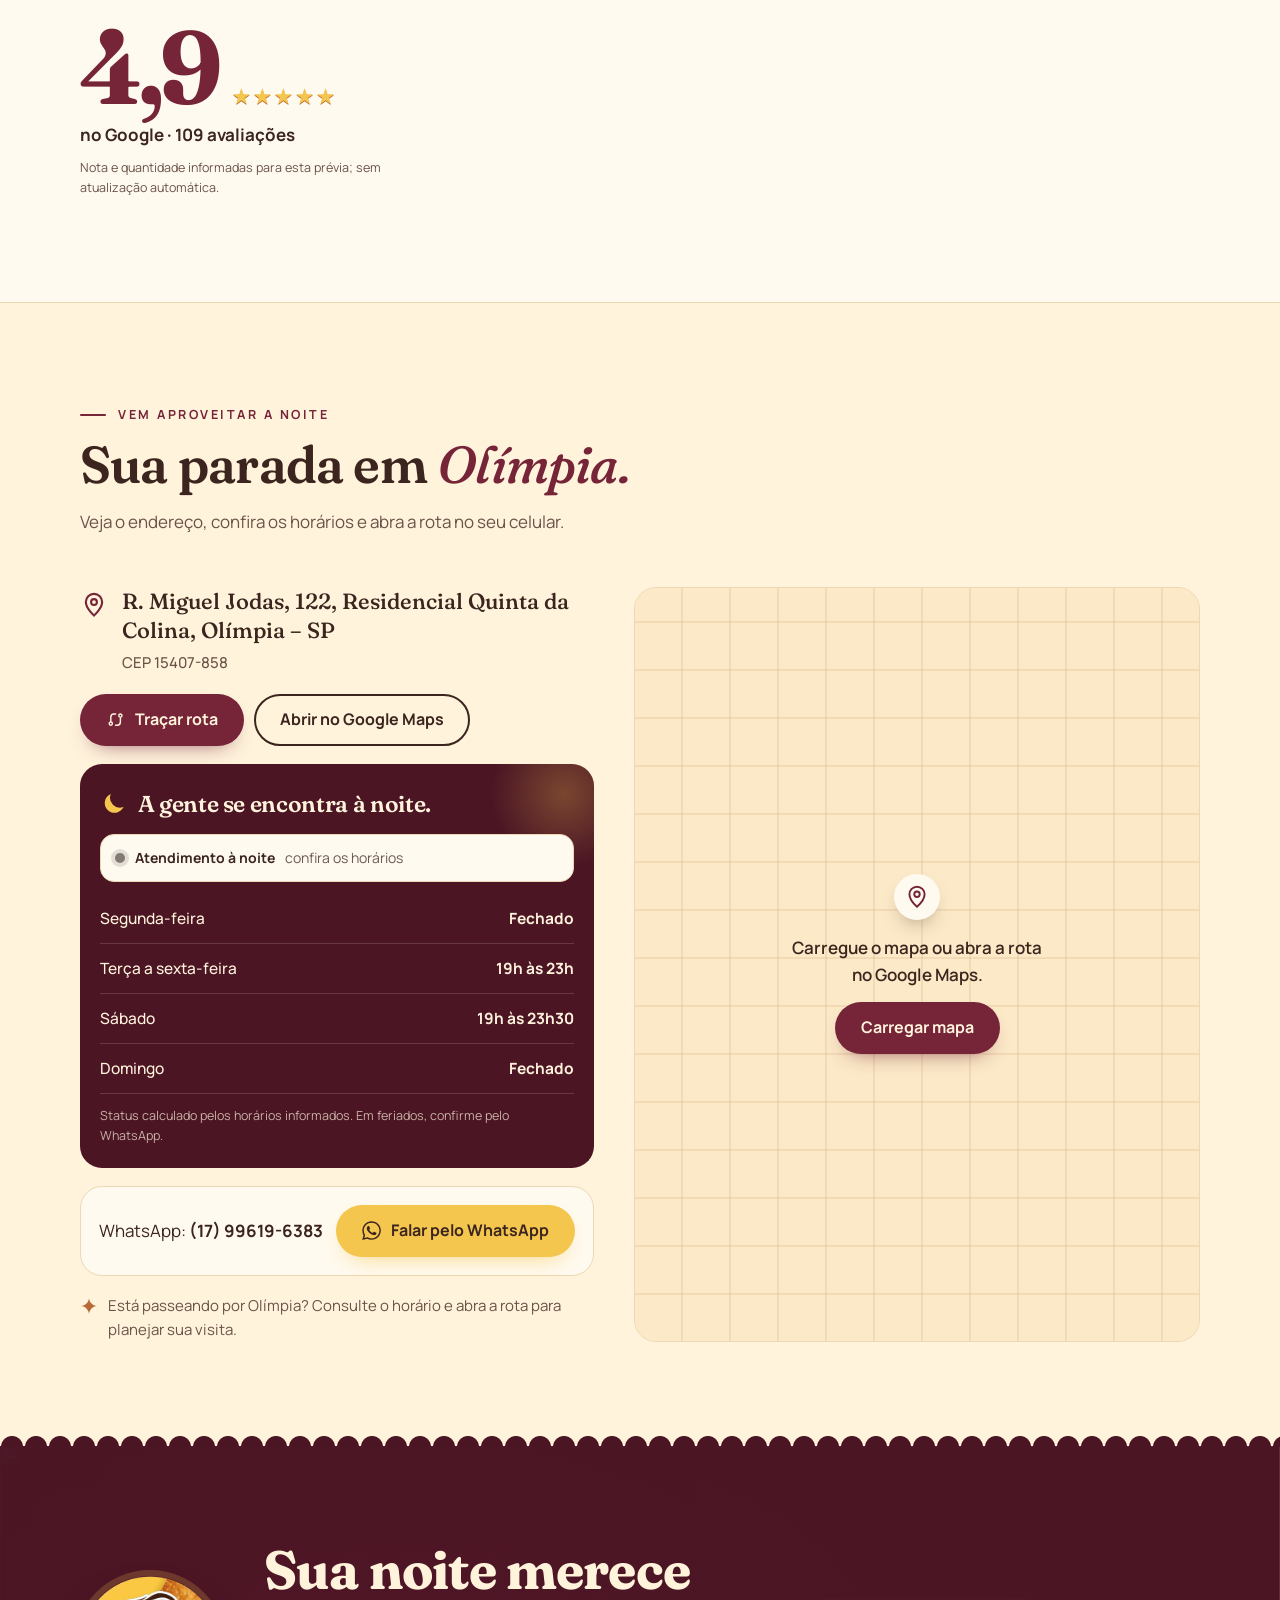
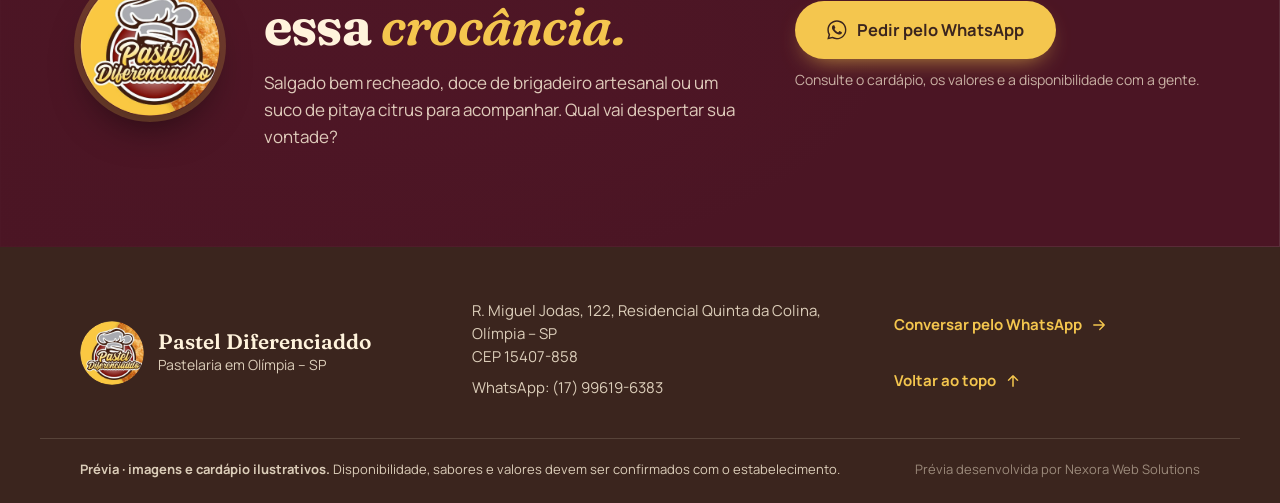
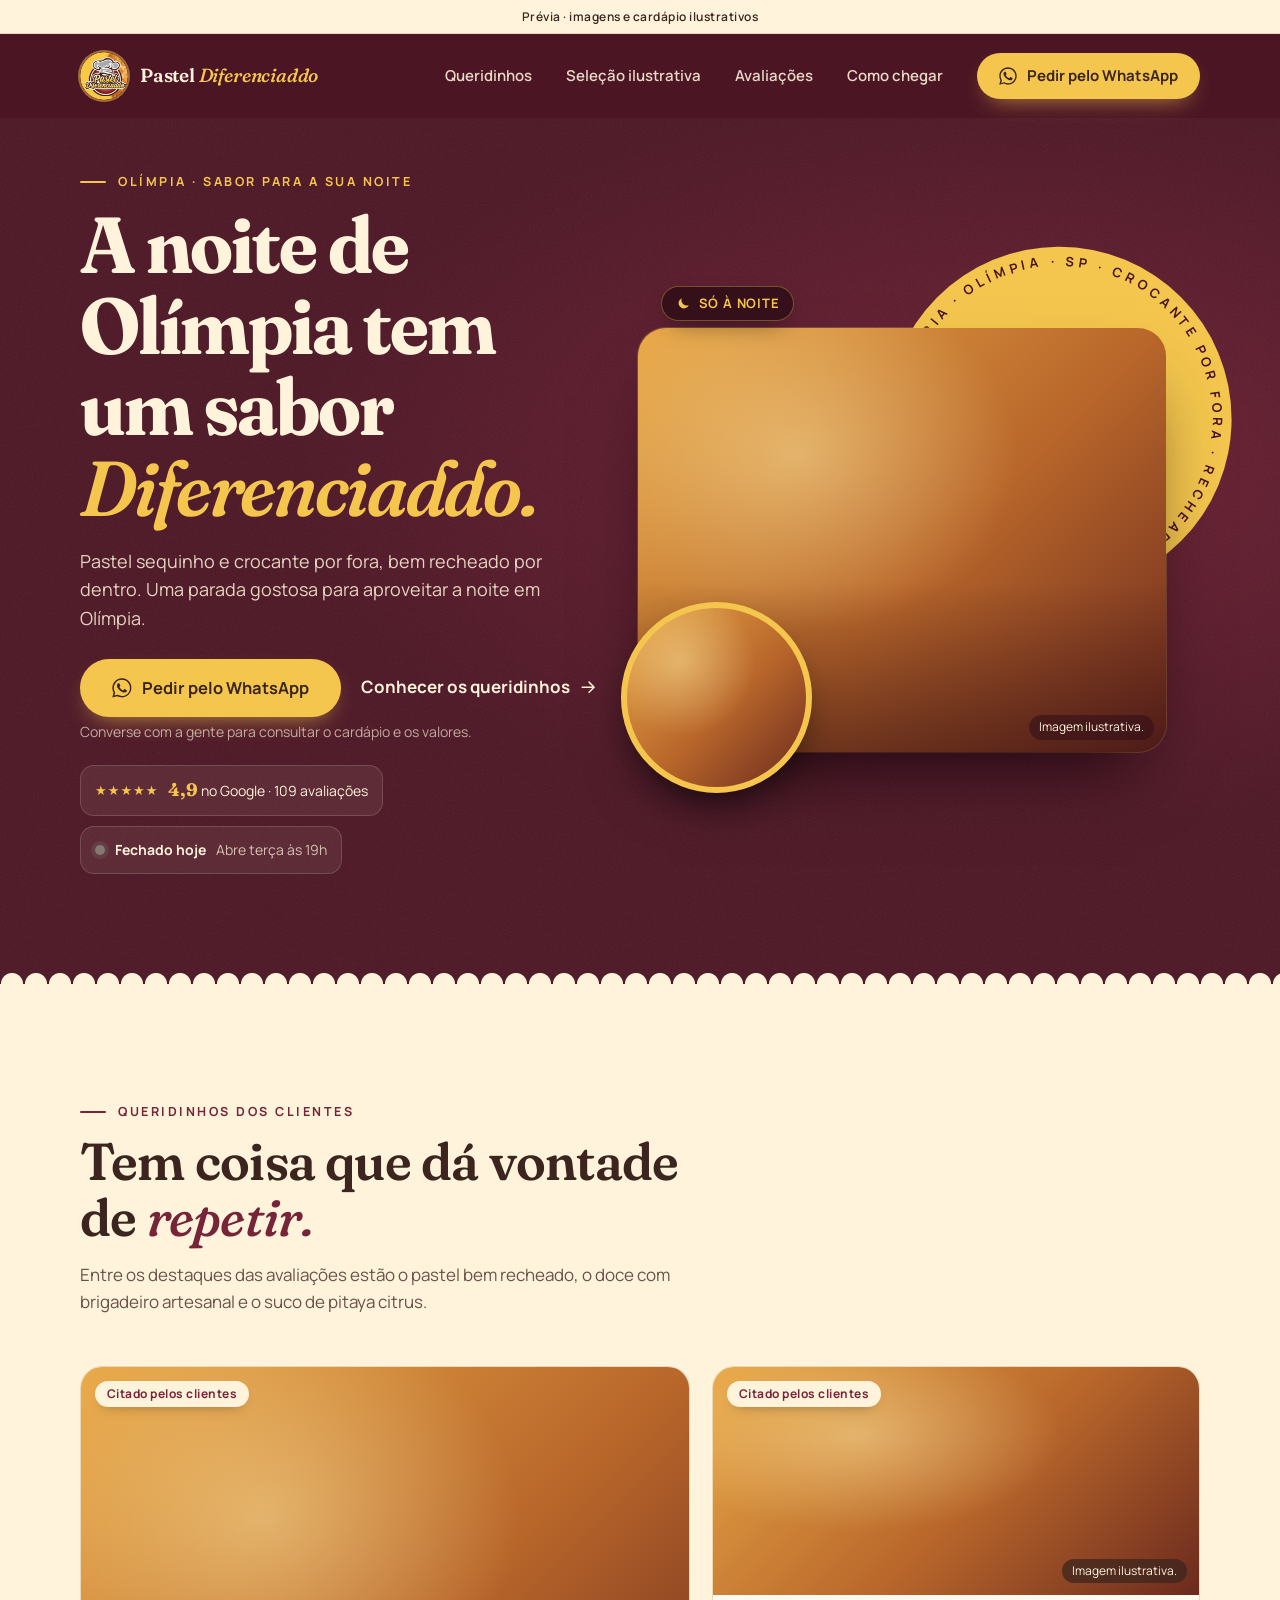
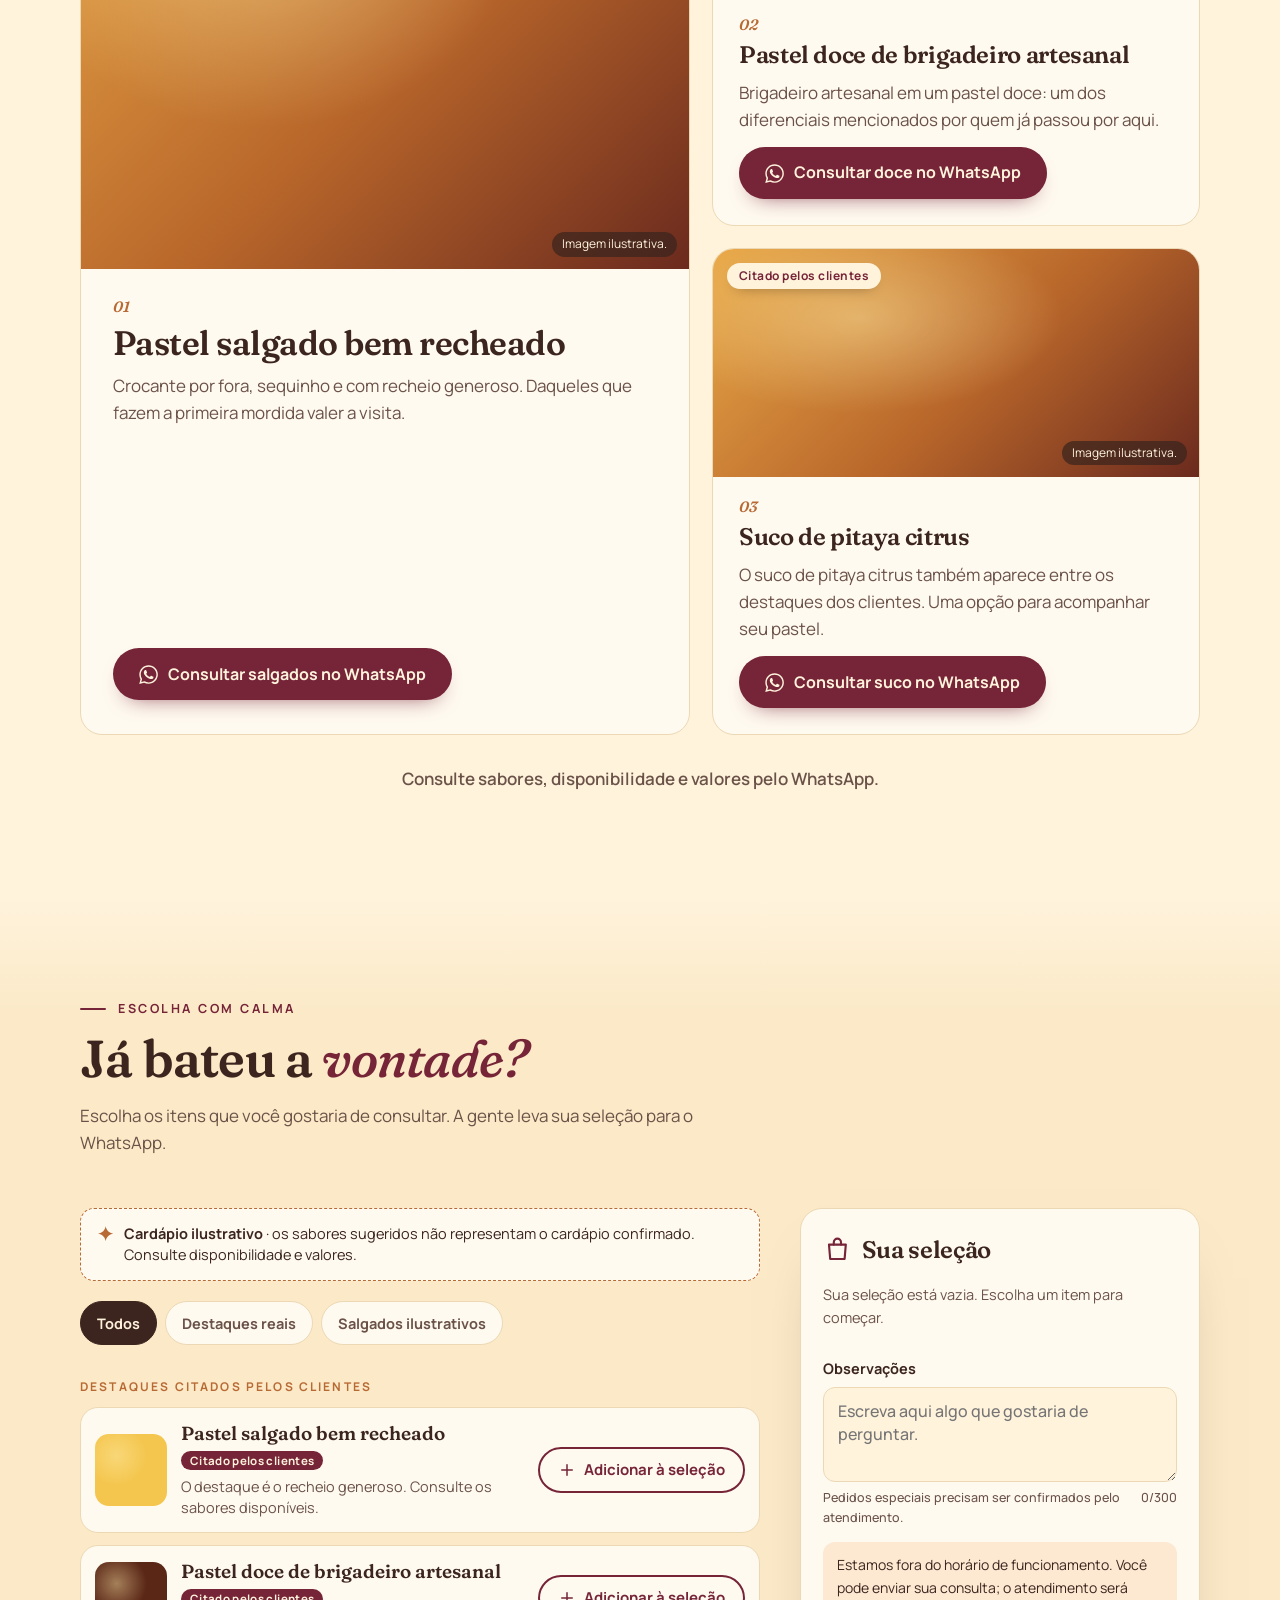
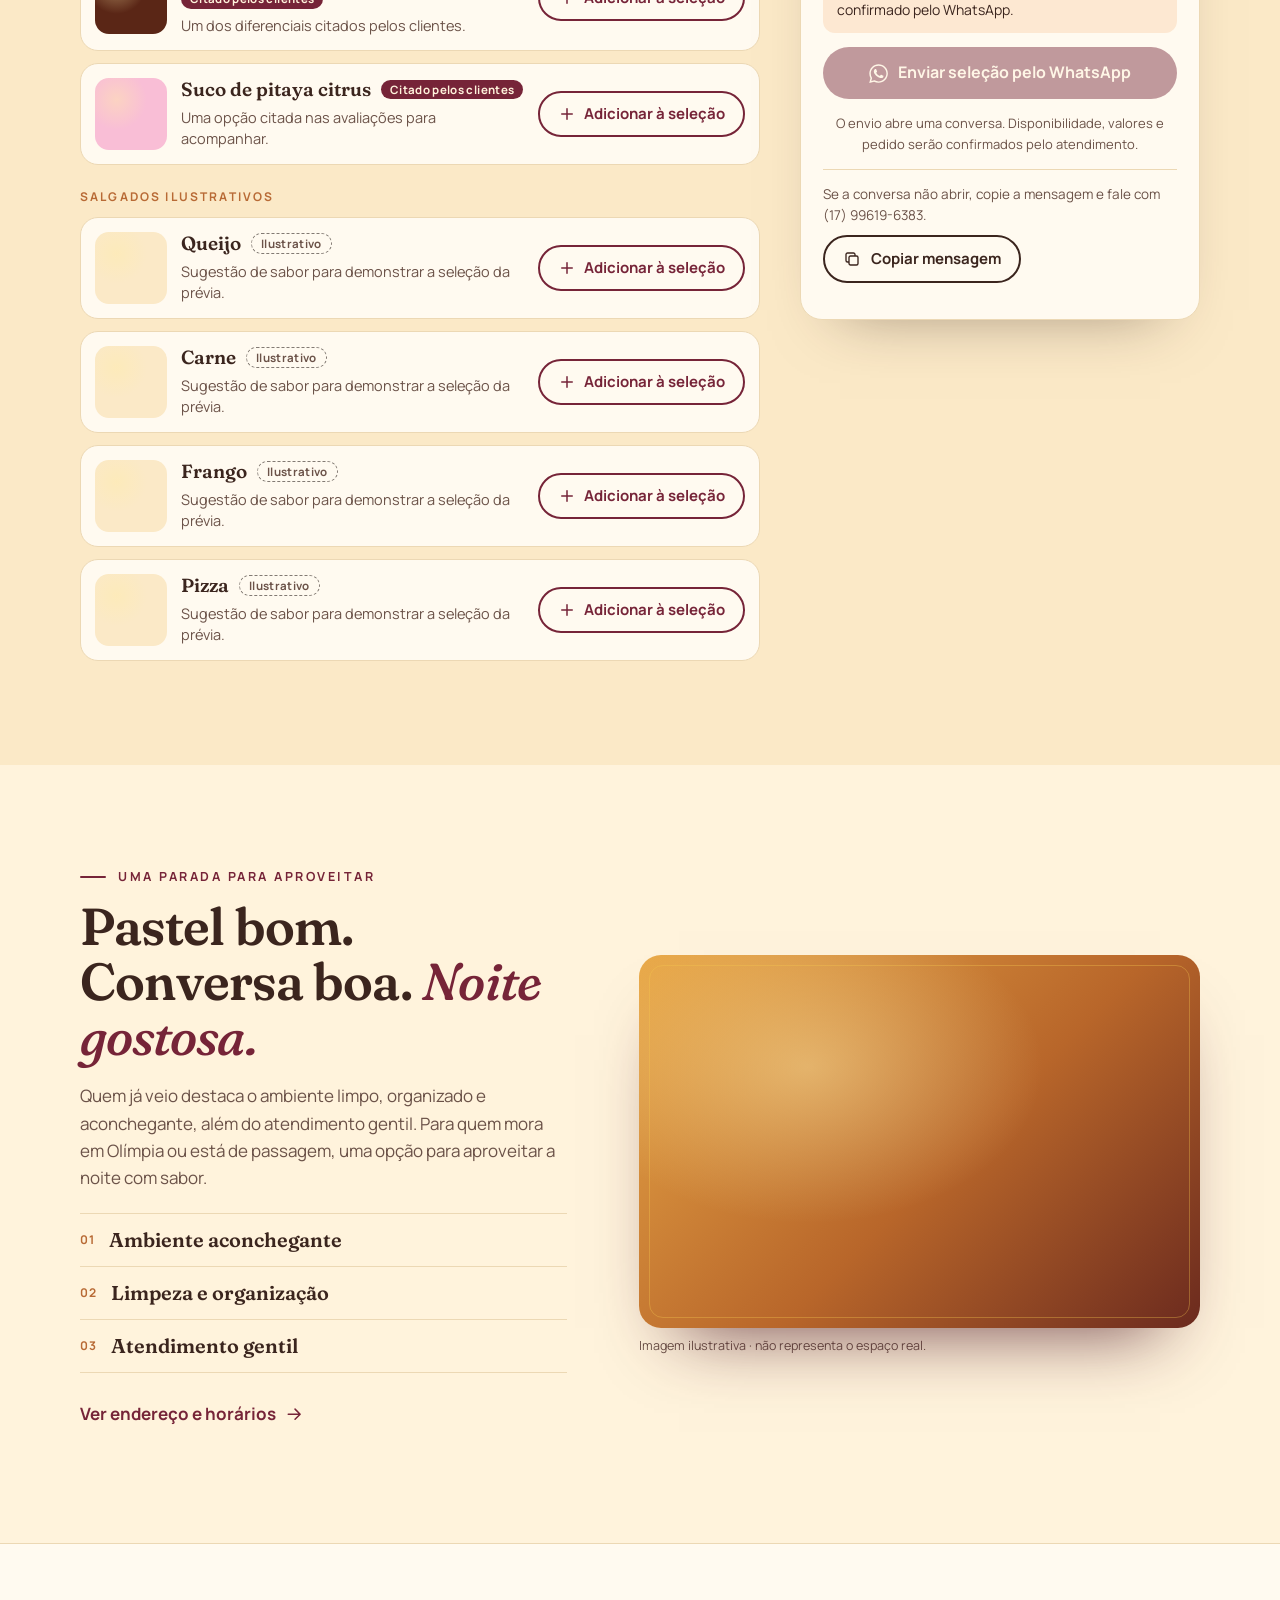
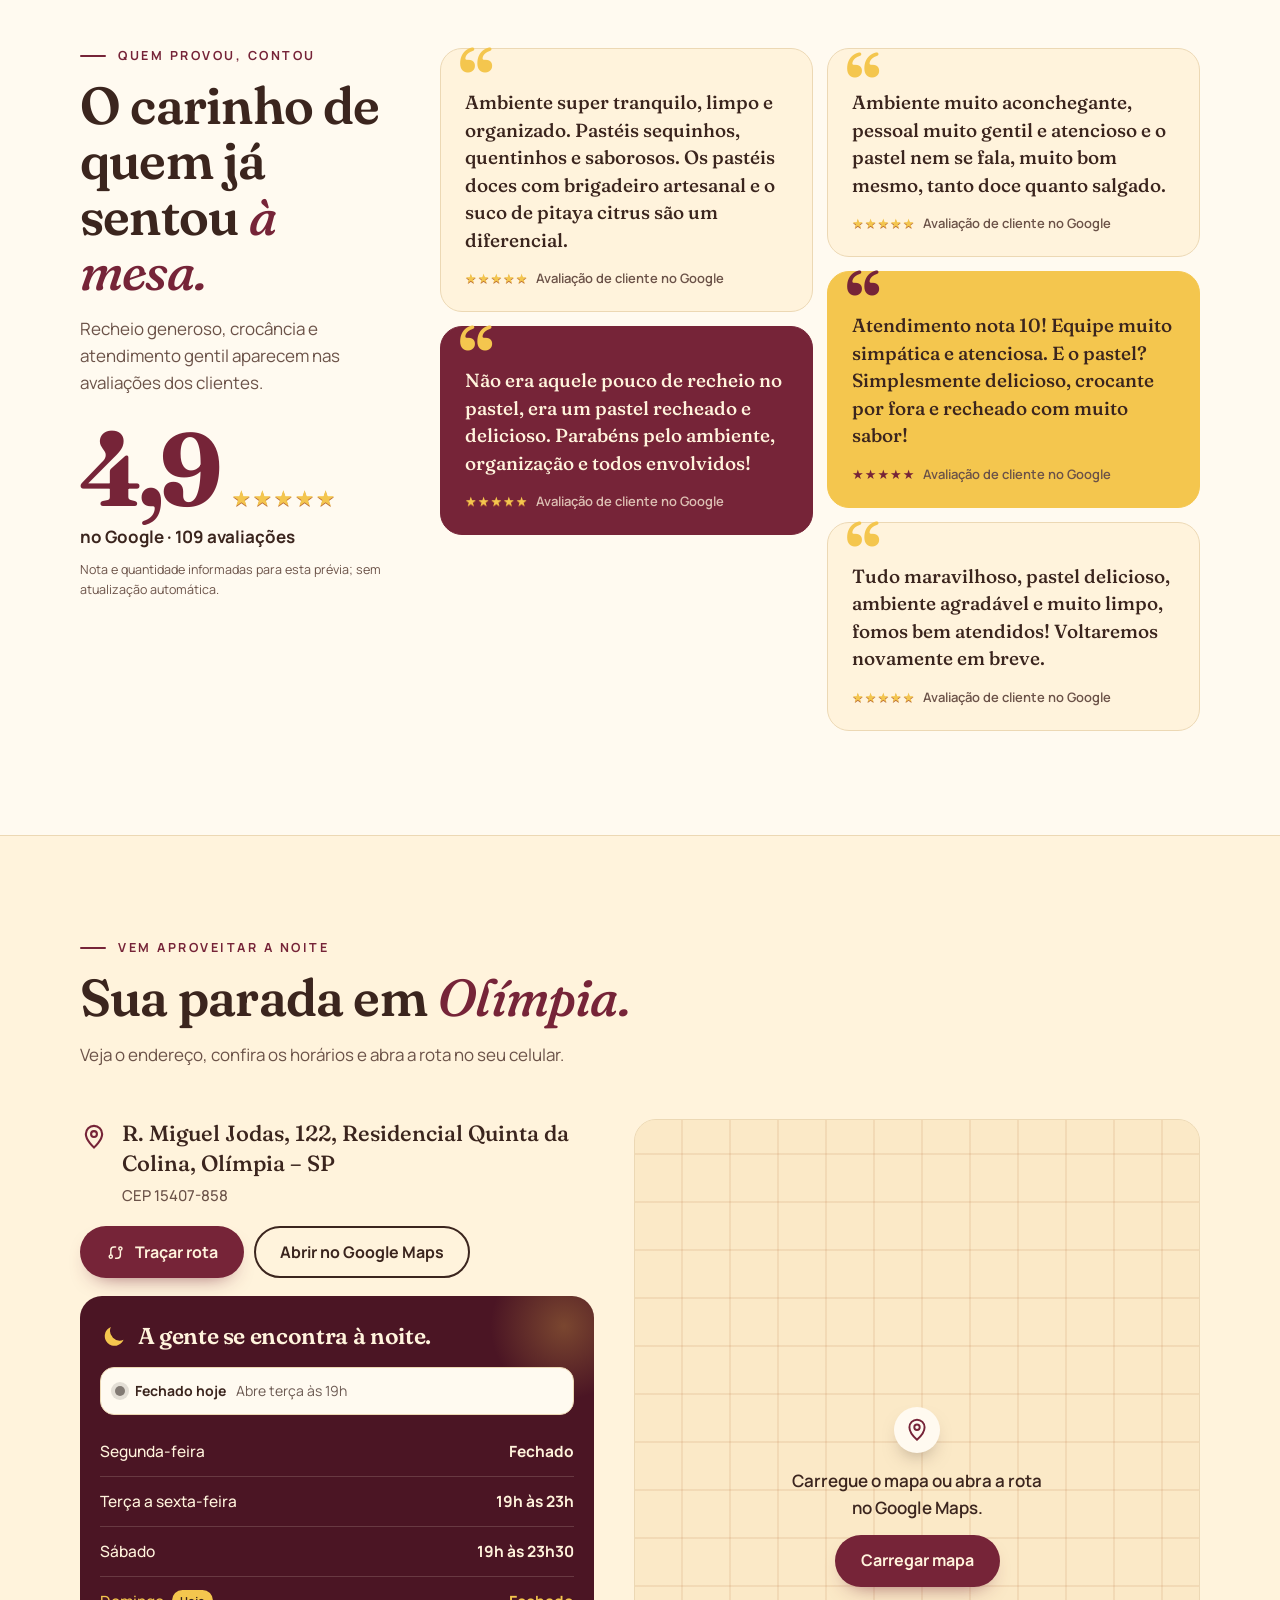
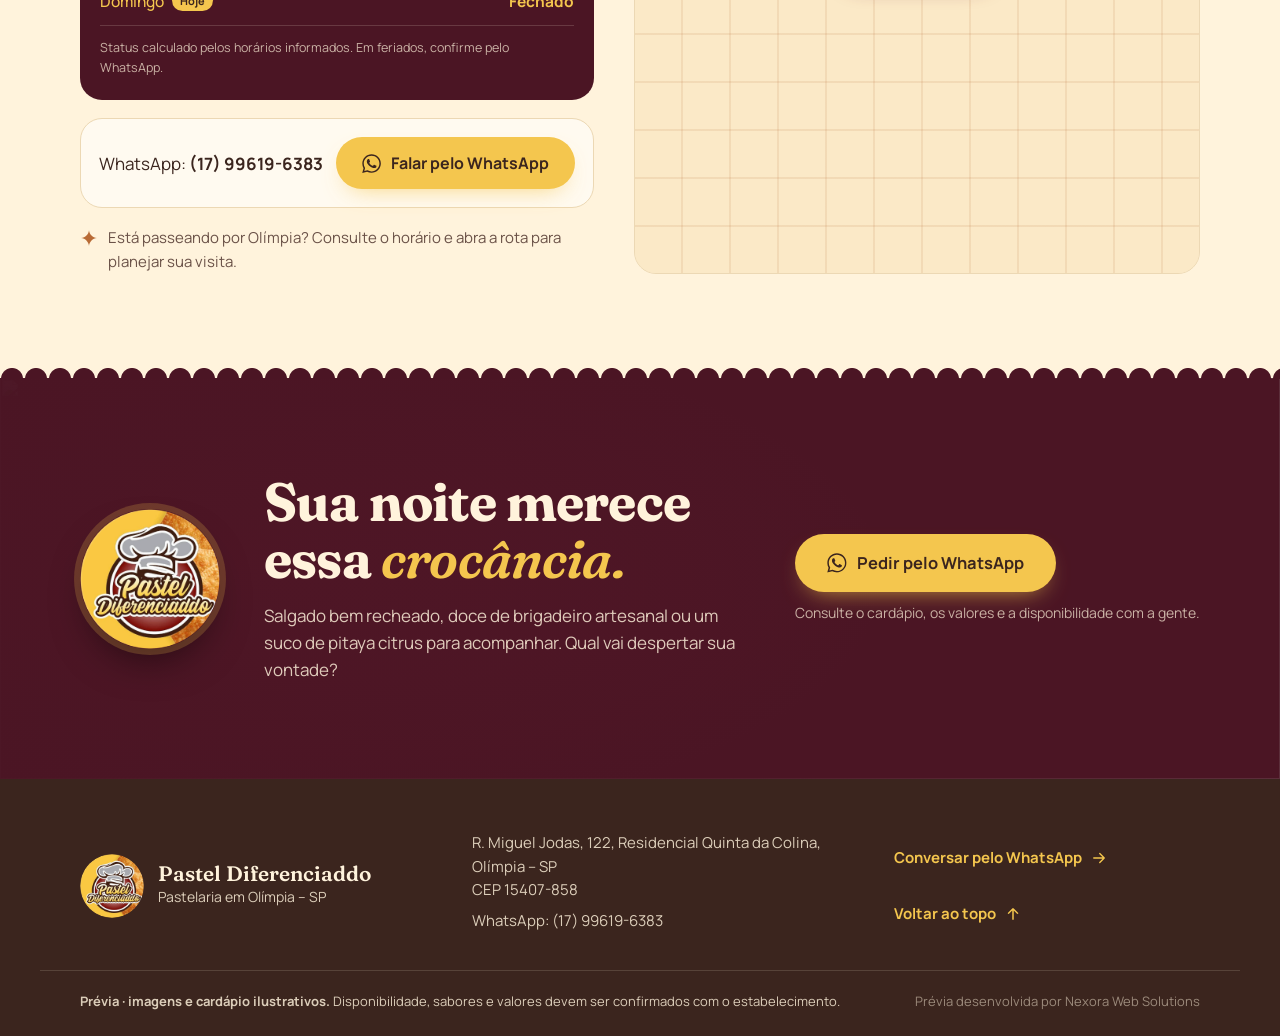
